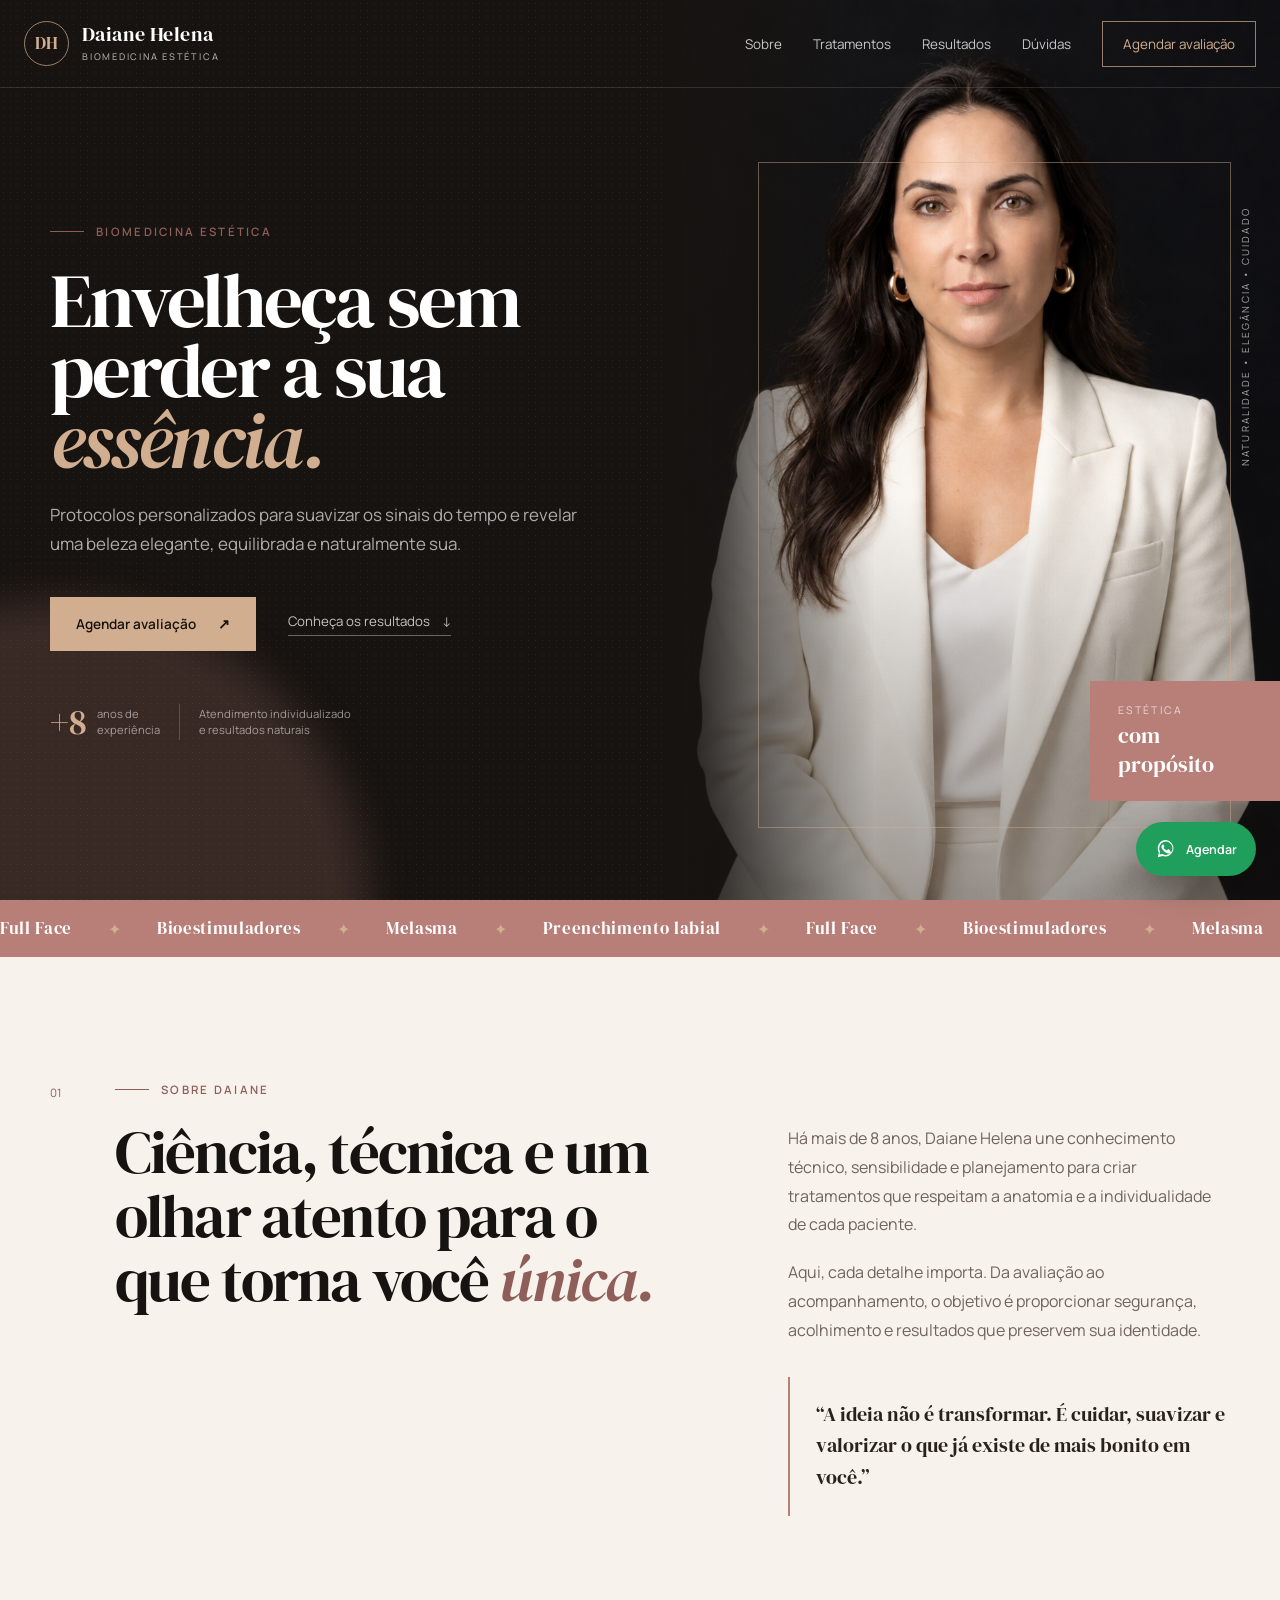
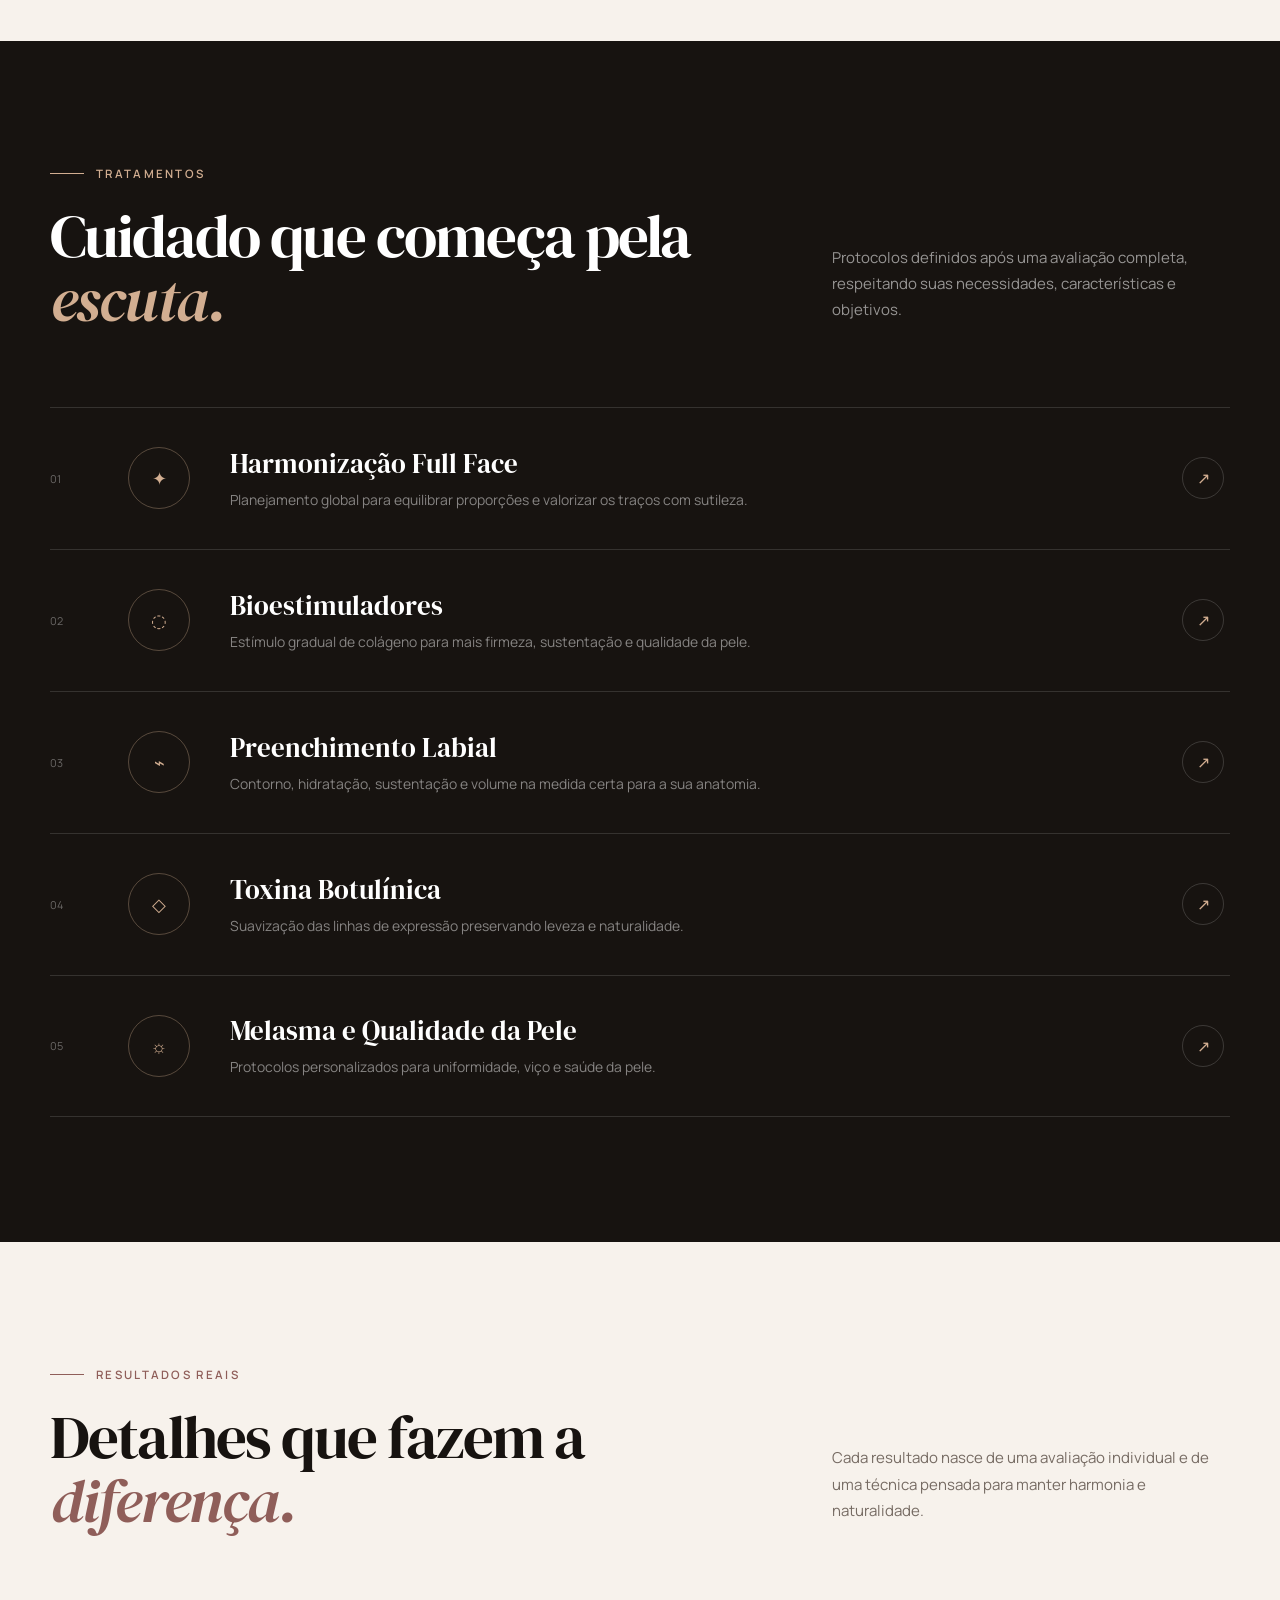
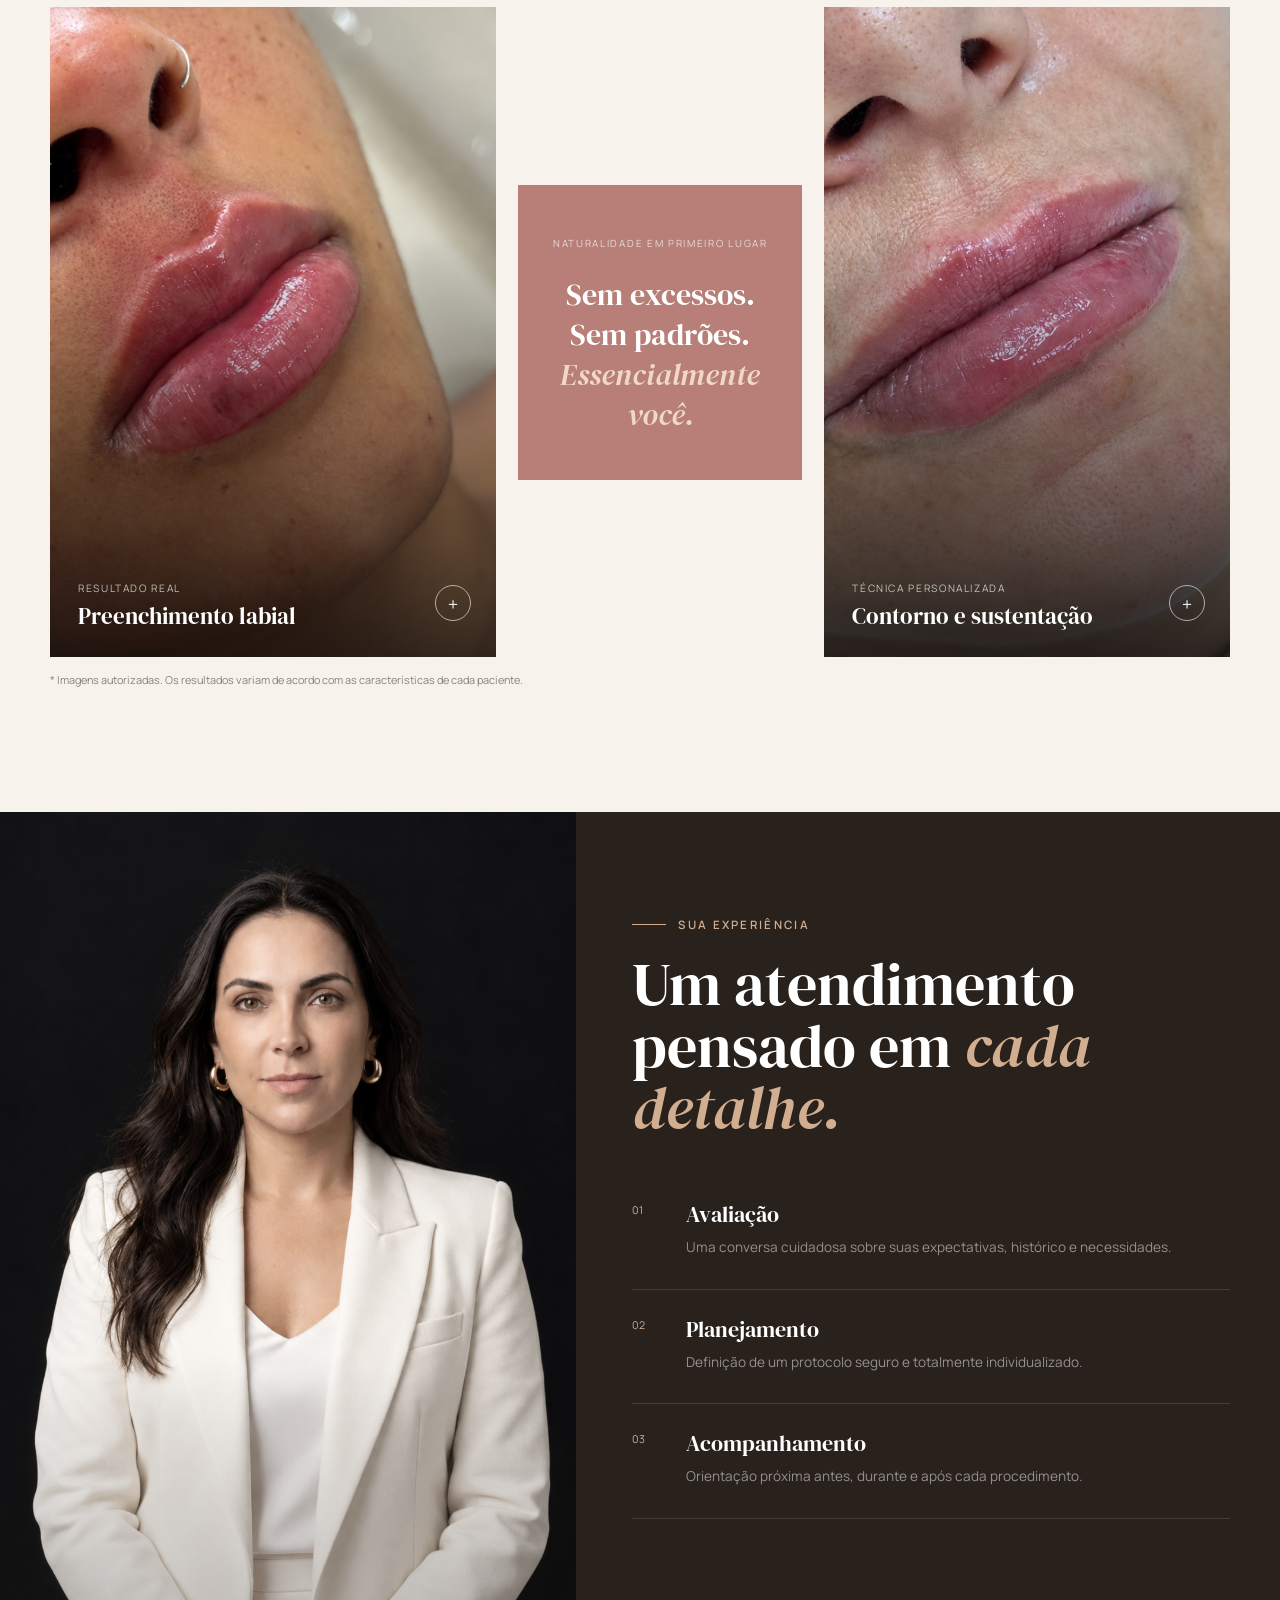
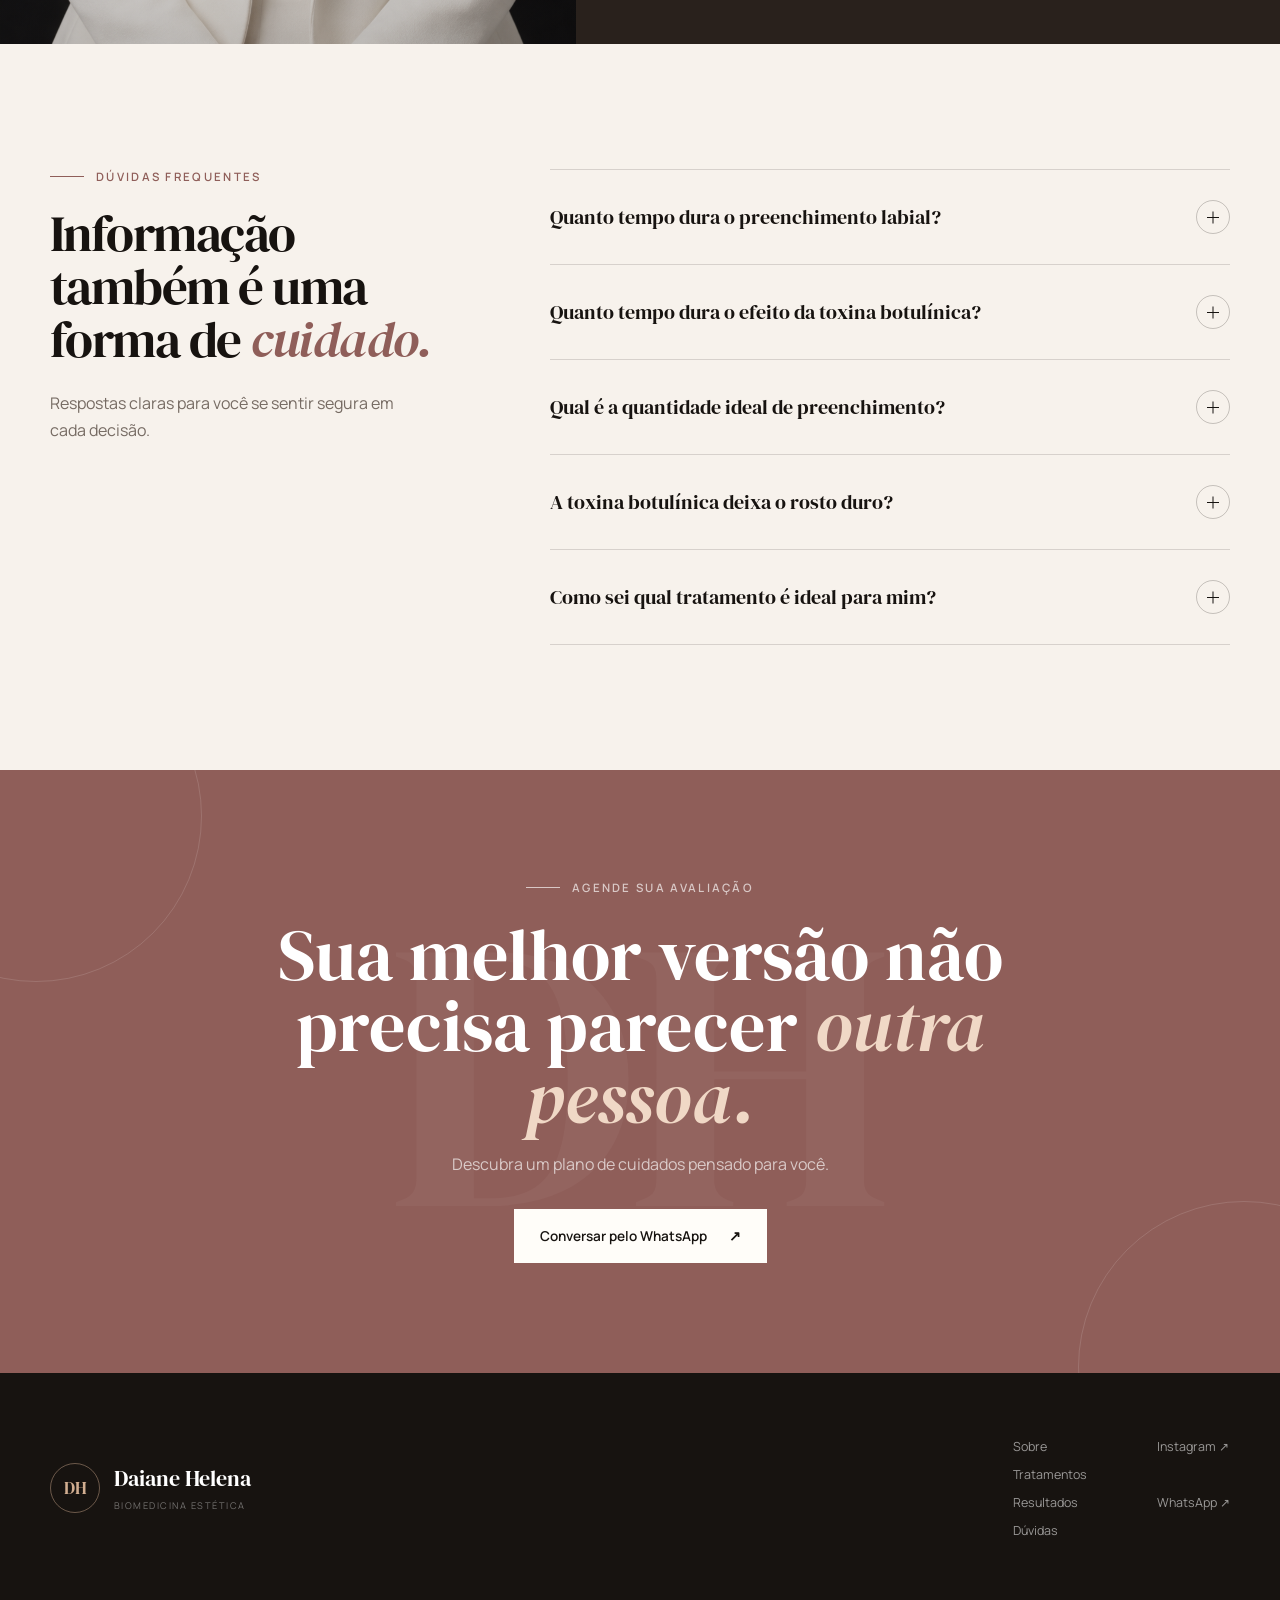
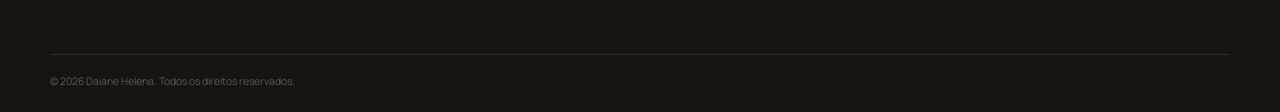
==== index.html @ ab6cf930 "primeiras alterações" ====
<!DOCTYPE html>
<html lang="pt-BR">

<head>
  <meta charset="UTF-8">
  <meta name="viewport" content="width=device-width, initial-scale=1.0">
  <meta name="description" content="Daiane Helena — Biomedicina Estética. Tratamentos individualizados para valorizar sua beleza com naturalidade.">
  <meta name="theme-color" content="#171310">
  <title>Daiane Helena | Biomedicina Estética</title>

  <link rel="preconnect" href="https://fonts.googleapis.com">

  <link rel="preconnect" href="https://fonts.gstatic.com" crossorigin>

  <link href="https://fonts.googleapis.com/css2?family=DM+Serif+Display:ital@0;1&family=Manrope:wght@400;500;600;700&display=swap" rel="stylesheet">
  <link rel="icon" type="image/svg+xml" href="data:image/svg+xml,%3Csvg xmlns='http://www.w3.org/2000/svg' viewBox='0 0 64 64'%3E%3Crect width='64' height='64' rx='16' fill='%23171310'/%3E%3Ctext x='32' y='41' text-anchor='middle' font-family='serif' font-size='28' fill='%23d2ae91'%3EDH%3C/text%3E%3C/svg%3E">
  <link rel="stylesheet" href="style.css">
</head>

<body>
  <div class="preloader" aria-hidden="true">
    <div class="preloader__mark">DH</div>
    <span></span>
  </div>

  <header class="header" id="header">
    <a href="#inicio" class="brand" aria-label="Daiane Helena - início">
      <span class="brand__monogram">DH</span>
      <span class="brand__text">Daiane Helena<small>Biomedicina Estética</small></span>
    </a>

    <button class="menu-toggle" aria-label="Abrir menu" aria-controls="main-nav" aria-expanded="false">
      <span></span><span></span>
    </button>

    <nav class="nav" id="main-nav" aria-label="Navegação principal">
      <a href="#sobre">Sobre</a>
      <a href="#tratamentos">Tratamentos</a>
      <a href="#resultados">Resultados</a>
      <a href="#duvidas">Dúvidas</a>
      <a class="nav__cta" href="https://wa.me/5535997666757?text=Olá%2C%20Daiane!%20Conheci%20seu%20trabalho%20pelo%20site%20e%20gostaria%20de%20agendar%20uma%20avaliação." target="_blank" rel="noopener">Agendar avaliação</a>
    </nav>
  </header>

  <main>
    <section class="hero" id="inicio">
      <div class="hero__glow" aria-hidden="true"></div>
      <div class="hero__content reveal">
        <p class="eyebrow"><span></span> Biomedicina estética</p>
        <h1>Envelheça sem perder a sua <em>essência.</em></h1>
        <p class="hero__lead">Protocolos personalizados para suavizar os sinais do tempo e revelar uma beleza elegante, equilibrada e naturalmente sua.</p>
        <div class="hero__actions">
          <a class="button button--primary" href="https://wa.me/5535997666757?text=Olá%2C%20Daiane!%20Gostaria%20de%20agendar%20uma%20avaliação." target="_blank" rel="noopener">Agendar avaliação <span>↗</span></a>
          <a class="text-link" href="#resultados">Conheça os resultados <span>↓</span></a>
        </div>
        <div class="hero__credentials">
          <div><strong>+8</strong><span>anos de<br>experiência</span></div>
          <div class="line"></div>
          <p>Atendimento individualizado<br>e resultados naturais</p>
        </div>
      </div>

      <div class="hero__visual reveal reveal--delay">
        <div class="hero__frame">
          <img src="assets/daiane-helena.png" alt="Daiane Helena, profissional de biomedicina estética">
          <span class="hero__line" aria-hidden="true"></span>
        </div>
        <div class="hero__badge">
          <span>Estética</span>
          <b>com propósito</b>
        </div>
        <p class="hero__vertical">Naturalidade • Elegância • Cuidado</p>
      </div>
    </section>

    <section class="marquee" aria-label="Especialidades">
      <div class="marquee__track">
        <span>Full Face</span><i>✦</i><span>Bioestimuladores</span><i>✦</i><span>Melasma</span><i>✦</i><span>Preenchimento labial</span><i>✦</i>
        <span>Full Face</span><i>✦</i><span>Bioestimuladores</span><i>✦</i><span>Melasma</span><i>✦</i><span>Preenchimento labial</span><i>✦</i>
      </div>
    </section>

    <section class="about section" id="sobre">
      <div class="section-number">01</div>
      <div class="about__intro reveal">
        <p class="eyebrow"><span></span> Sobre Daiane</p>
        <h2>Ciência, técnica e um olhar atento para o que torna você <em>única.</em></h2>
      </div>
      <div class="about__copy reveal">
        <p>Há mais de 8 anos, Daiane Helena une conhecimento técnico, sensibilidade e planejamento para criar tratamentos que respeitam a anatomia e a individualidade de cada paciente.</p>
        <p>Aqui, cada detalhe importa. Da avaliação ao acompanhamento, o objetivo é proporcionar segurança, acolhimento e resultados que preservem sua identidade.</p>
        <blockquote>“A ideia não é transformar. É cuidar, suavizar e valorizar o que já existe de mais bonito em você.”</blockquote>
      </div>
    </section>

    <section class="treatments section section--dark" id="tratamentos">
      <div class="section-heading reveal">
        <div>
          <p class="eyebrow eyebrow--light"><span></span> Tratamentos</p>
          <h2>Cuidado que começa pela <em>escuta.</em></h2>
        </div>
        <p>Protocolos definidos após uma avaliação completa, respeitando suas necessidades, características e objetivos.</p>
      </div>

      <div class="treatment-list">

        <a class="treatment reveal" href="especialidades/full-face.html" aria-label="Saiba mais sobre Harmonização Full Face">
          <span class="treatment__number">01</span>

          <div class="treatment__icon" aria-hidden="true">
            ✦
          </div>

          <div>
            <h3>Harmonização Full Face</h3>

            <p>
              Planejamento global para equilibrar proporções e valorizar
              os traços com sutileza.
            </p>
          </div>

          <span class="treatment__arrow">↗</span>
        </a>

        <a class="treatment reveal" href="especialidades/bioestimuladores.html" aria-label="Saiba mais sobre Bioestimuladores">
          <span class="treatment__number">02</span>

          <div class="treatment__icon" aria-hidden="true">
            ◌
          </div>

          <div>
            <h3>Bioestimuladores</h3>

            <p>
              Estímulo gradual de colágeno para mais firmeza,
              sustentação e qualidade da pele.
            </p>
          </div>

          <span class="treatment__arrow">↗</span>
        </a>

        <a class="treatment reveal" href="especialidades/preenchimento-labial.html" aria-label="Saiba mais sobre Preenchimento Labial">
          <span class="treatment__number">03</span>

          <div class="treatment__icon" aria-hidden="true">
            ⌁
          </div>

          <div>
            <h3>Preenchimento Labial</h3>

            <p>
              Contorno, hidratação, sustentação e volume na medida
              certa para a sua anatomia.
            </p>
          </div>

          <span class="treatment__arrow">↗</span>
        </a>

        <a class="treatment reveal" href="especialidades/toxina-botulinica.html" aria-label="Saiba mais sobre Toxina Botulínica">
          <span class="treatment__number">04</span>

          <div class="treatment__icon" aria-hidden="true">
            ◇
          </div>

          <div>
            <h3>Toxina Botulínica</h3>

            <p>
              Suavização das linhas de expressão preservando
              leveza e naturalidade.
            </p>
          </div>

          <span class="treatment__arrow">↗</span>
        </a>

        <a class="treatment reveal" href="especialidades/melasma.html" aria-label="Saiba mais sobre Melasma e Qualidade da Pele">
          <span class="treatment__number">05</span>

          <div class="treatment__icon" aria-hidden="true">
            ☼
          </div>

          <div>
            <h3>Melasma e Qualidade da Pele</h3>

            <p>
              Protocolos personalizados para uniformidade,
              viço e saúde da pele.
            </p>
          </div>

          <span class="treatment__arrow">↗</span>
        </a>

      </div>
    </section>

    <section class="results section" id="resultados">
      <div class="results__heading reveal">
        <div>
          <p class="eyebrow"><span></span> Resultados reais</p>
          <h2>Detalhes que fazem a <em>diferença.</em></h2>
        </div>
        <p>Cada resultado nasce de uma avaliação individual e de uma técnica pensada para manter harmonia e naturalidade.</p>
      </div>

      <div class="results__gallery">
        <button class="result-card result-card--tall reveal" data-image="assets/resultado-labial-01.png" aria-label="Ampliar resultado de preenchimento labial 1">
          <img src="assets/resultado-labial-01.png" alt="Resultado real de preenchimento labial">
          <span class="result-card__overlay"><small>Resultado real</small><strong>Preenchimento labial</strong><i>＋</i></span>
        </button>
        <div class="results__statement reveal">
          <span>Naturalidade em primeiro lugar</span>
          <p>Sem excessos.<br>Sem padrões.<br><em>Essencialmente você.</em></p>
        </div>
        <button class="result-card reveal" data-image="assets/resultado-labial-02.png" aria-label="Ampliar resultado de preenchimento labial 2">
          <img src="assets/resultado-labial-02.png" alt="Resultado natural de preenchimento e sustentação labial">
          <span class="result-card__overlay"><small>Técnica personalizada</small><strong>Contorno e sustentação</strong><i>＋</i></span>
        </button>
      </div>
      <p class="results__note">* Imagens autorizadas. Os resultados variam de acordo com as características de cada paciente.</p>
    </section>

    <section class="experience">
      <div class="experience__image" role="img" aria-label="Retrato de Daiane Helena"></div>
      <div class="experience__content reveal">
        <p class="eyebrow eyebrow--light"><span></span> Sua experiência</p>
        <h2>Um atendimento pensado em <em>cada detalhe.</em></h2>
        <div class="steps">
          <div><span>01</span>
            <h3>Avaliação</h3>
            <p>Uma conversa cuidadosa sobre suas expectativas, histórico e necessidades.</p>
          </div>
          <div><span>02</span>
            <h3>Planejamento</h3>
            <p>Definição de um protocolo seguro e totalmente individualizado.</p>
          </div>
          <div><span>03</span>
            <h3>Acompanhamento</h3>
            <p>Orientação próxima antes, durante e após cada procedimento.</p>
          </div>
        </div>
      </div>
    </section>

    <section class="faq section" id="duvidas">
      <div class="faq__heading reveal">
        <p class="eyebrow"><span></span> Dúvidas frequentes</p>
        <h2>Informação também é uma forma de <em>cuidado.</em></h2>
        <p>Respostas claras para você se sentir segura em cada decisão.</p>
      </div>

      <div class="faq__list reveal">
        <article class="faq-item">
          <button aria-expanded="false"><span>Quanto tempo dura o preenchimento labial?</span><i></i></button>
          <div class="faq-answer">
            <p>Em média, de 8 a 12 meses. A duração pode variar conforme o metabolismo, o produto utilizado e os hábitos de cada paciente.</p>
          </div>
        </article>
        <article class="faq-item">
          <button aria-expanded="false"><span>Quanto tempo dura o efeito da toxina botulínica?</span><i></i></button>
          <div class="faq-answer">
            <p>Em média, de 3 a 6 meses. A durabilidade depende do metabolismo, da força muscular e dos hábitos da paciente. Por isso, cada plano é individualizado.</p>
          </div>
        </article>
        <article class="faq-item">
          <button aria-expanded="false"><span>Qual é a quantidade ideal de preenchimento?</span><i></i></button>
          <div class="faq-answer">
            <p>Depende da anatomia e do objetivo. Nem todo mundo precisa de muito volume — a naturalidade é sempre prioridade.</p>
          </div>
        </article>
        <article class="faq-item">
          <button aria-expanded="false"><span>A toxina botulínica deixa o rosto duro?</span><i></i></button>
          <div class="faq-answer">
            <p>Não. Quando bem aplicada, ela relaxa a musculatura responsável pelas rugas. A proposta não é “travar” o rosto, mas suavizar mantendo a naturalidade.</p>
          </div>
        </article>
        <article class="faq-item">
          <button aria-expanded="false"><span>Como sei qual tratamento é ideal para mim?</span><i></i></button>
          <div class="faq-answer">
            <p>Na avaliação, suas características, queixas e objetivos são analisados para definir um plano de tratamento seguro e personalizado.</p>
          </div>
        </article>
      </div>
    </section>

    <section class="final-cta">
      <div class="final-cta__ornament" aria-hidden="true">DH</div>
      <div class="final-cta__content reveal">
        <p class="eyebrow eyebrow--light"><span></span> Agende sua avaliação</p>
        <h2>Sua melhor versão não precisa parecer <em>outra pessoa.</em></h2>
        <p>Descubra um plano de cuidados pensado para você.</p>
        <a class="button button--light" href="https://wa.me/5535997666757?text=Olá%2C%20Daiane!%20Conheci%20seu%20trabalho%20pelo%20site%20e%20gostaria%20de%20agendar%20uma%20avaliação." target="_blank" rel="noopener">Conversar pelo WhatsApp <span>↗</span></a>
      </div>
    </section>
  </main>

  <footer class="footer">
    <div class="footer__brand"><span>DH</span>
      <p>Daiane Helena<small>Biomedicina Estética</small></p>
    </div>
    <div class="footer__links">
      <a href="#sobre">Sobre</a><a href="#tratamentos">Tratamentos</a><a href="#resultados">Resultados</a><a href="#duvidas">Dúvidas</a>
    </div>
    <div class="footer__social">
      <a href="https://www.instagram.com/daianehelenabiomedicaesteta/" target="_blank" rel="noopener">Instagram ↗</a>
      <a href="https://wa.me/5535997666757" target="_blank" rel="noopener">WhatsApp ↗</a>
    </div>
    <p class="footer__bottom">© <span id="year"></span> Daiane Helena. Todos os direitos reservados.</p>
  </footer>

  <a class="whatsapp-float" href="https://wa.me/5535997666757?text=Olá%2C%20Daiane!%20Gostaria%20de%20agendar%20uma%20avaliação." target="_blank" rel="noopener" aria-label="Agendar avaliação pelo WhatsApp">
    <svg viewBox="0 0 32 32" aria-hidden="true">
      <path d="M16 3a12 12 0 0 0-10.3 18.2L4 28l7-1.7A12 12 0 1 0 16 3Zm0 21.7c-1.8 0-3.5-.5-5-1.4l-.4-.2-4.1 1 1.1-4-.3-.4A9.7 9.7 0 1 1 16 24.7Zm5.3-7.3c-.3-.1-1.7-.8-2-.9-.3-.1-.5-.1-.7.2-.2.3-.8.9-1 1.1-.2.2-.4.2-.7.1-1.8-.9-3-1.6-4.2-3.7-.3-.6.3-.6.9-1.3.1-.2.1-.4 0-.6l-.9-2.2c-.2-.5-.5-.5-.7-.5h-.6c-.2 0-.6.1-.9.4-.3.3-1.2 1.2-1.2 2.9s1.3 3.4 1.4 3.6c.2.2 2.5 3.8 6 5.3.8.4 1.5.6 2 .7.8.3 1.6.2 2.2.1.7-.1 1.7-.7 1.9-1.3.2-.6.2-1.2.2-1.3-.1-.1-.3-.2-.6-.3Z" />
    </svg>
    <span>Agendar</span>
  </a>

  <div class="lightbox" role="dialog" aria-modal="true" aria-label="Visualização ampliada do resultado" aria-hidden="true">
    <button class="lightbox__close" aria-label="Fechar imagem">×</button>
    <img src="" alt="Resultado ampliado">
  </div>

  <script src="script.js"></script>
</body>

</html>
---- style.css ----
:root {
  --ink: #171310;
  --ink-soft: #29211c;
  --ivory: #f7f2ec;
  --paper: #fffdf9;
  --rose: #b77f78;
  --rose-dark: #8f5e59;
  --gold: #d2ae91;
  --line: rgba(23, 19, 16, 0.14);

  --font-display: "DM Serif Display", Georgia, serif;
  --font-body: "Manrope", Arial, sans-serif;

  --container: min(1180px, calc(100% - 48px));
}

* {
  box-sizing: border-box;
  margin: 0;
  padding: 0;
}
html {
  scroll-behavior: smooth;
  scroll-padding-top: 88px;
}
body {
  background: var(--ivory);
  color: var(--ink);
  font-family: var(--font-body);
  overflow-x: hidden;
}
body.menu-open,
body.lightbox-open {
  overflow: hidden;
}
img {
  display: block;
  width: 100%;
}
a {
  color: inherit;
  text-decoration: none;
}
button {
  font: inherit;
}

.preloader {
  position: fixed;
  inset: 0;
  z-index: 9999;
  display: grid;
  place-content: center;
  gap: 22px;
  background: var(--ink);
  color: var(--gold);
  transition:
    opacity 0.45s ease,
    visibility 0.45s ease;
}
.preloader.hide {
  opacity: 0;
  visibility: hidden;
}
.preloader__mark {
  font-family: var(--font-display);
  font-size: 3.4rem;
  letter-spacing: 0.08em;
}
.preloader span {
  width: 70px;
  height: 1px;
  background: rgba(255, 255, 255, 0.15);
  position: relative;
  overflow: hidden;
}
.preloader span::after {
  content: "";
  position: absolute;
  inset: 0;
  background: var(--gold);
  transform: translateX(-100%);
  animation: loading 0.65s ease forwards;
}
@keyframes loading {
  to {
    transform: translateX(0);
  }
}

.header {
  position: fixed;
  z-index: 1000;
  top: 0;
  left: 0;
  width: 100%;
  height: 88px;
  padding: 0 max(24px, calc((100vw - 1320px) / 2));
  display: flex;
  align-items: center;
  justify-content: space-between;
  color: #fff;
  border-bottom: 1px solid rgba(255, 255, 255, 0.12);
  transition:
    background 0.35s,
    height 0.35s,
    box-shadow 0.35s;
}
.header.scrolled {
  height: 76px;
  background: rgba(23, 19, 16, 0.96);
  box-shadow: 0 10px 35px rgba(0, 0, 0, 0.13);
  backdrop-filter: blur(16px);
}
.brand {
  display: flex;
  align-items: center;
  gap: 13px;
  z-index: 3;
}
.brand__monogram {
  width: 45px;
  height: 45px;
  display: grid;
  place-items: center;
  border: 1px solid rgba(210, 174, 145, 0.7);
  border-radius: 50%;
  font: 1.05rem var(--font-display);
  color: var(--gold);
}
.brand__text {
  font: 1.28rem var(--font-display);
  letter-spacing: 0.02em;
  line-height: 1;
}
.brand__text small {
  display: block;
  margin-top: 5px;
  font: 500 0.58rem var(--font-body);
  letter-spacing: 0.19em;
  text-transform: uppercase;
  color: rgba(255, 255, 255, 0.62);
}
.nav {
  display: flex;
  align-items: center;
  gap: 31px;
  font-size: 0.84rem;
}
.nav a:not(.nav__cta) {
  color: rgba(255, 255, 255, 0.76);
  transition: color 0.25s;
}
.nav a:not(.nav__cta):hover {
  color: #fff;
}
.nav__cta {
  padding: 13px 20px;
  border: 1px solid rgba(210, 174, 145, 0.7);
  color: var(--gold);
  transition: 0.25s;
}
.nav__cta:hover {
  background: var(--gold);
  color: var(--ink);
}
.menu-toggle {
  display: none;
  width: 45px;
  height: 45px;
  border: 0;
  background: transparent;
  position: relative;
  z-index: 3;
  cursor: pointer;
}
.menu-toggle span {
  position: absolute;
  left: 9px;
  width: 28px;
  height: 1px;
  background: #fff;
  transition: 0.3s;
}
.menu-toggle span:first-child {
  top: 18px;
}
.menu-toggle span:last-child {
  top: 27px;
}

.hero {
  min-height: 780px;
  height: 100svh;
  max-height: 980px;
  display: grid;
  grid-template-columns: 1.04fr 0.96fr;
  position: relative;
  overflow: hidden;
  color: #fff;
  background: var(--ink);
}
.hero::before {
  content: "";
  position: absolute;
  inset: 0;
  opacity: 0.15;
  background-image: radial-gradient(
    rgba(255, 255, 255, 0.55) 0.5px,
    transparent 0.5px
  );
  background-size: 7px 7px;
  pointer-events: none;
}
.hero__glow {
  position: absolute;
  width: 630px;
  height: 630px;
  left: -260px;
  bottom: -330px;
  border-radius: 50%;
  background: rgba(183, 127, 120, 0.21);
  filter: blur(20px);
}
.hero__content {
  width: min(650px, calc(100% - 64px));
  margin: auto 0 auto max(36px, calc((100vw - 1180px) / 2));
  padding-top: 70px;
  position: relative;
  z-index: 2;
}
.eyebrow {
  display: flex;
  align-items: center;
  gap: 12px;
  font-size: 0.72rem;
  font-weight: 600;
  letter-spacing: 0.2em;
  text-transform: uppercase;
  color: var(--rose-dark);
}
.eyebrow span {
  width: 34px;
  height: 1px;
  background: currentColor;
}
.eyebrow--light {
  color: var(--gold);
}
.hero h1 {
  max-width: 670px;
  margin: 27px 0 24px;
  font: clamp(3.8rem, 6vw, 7.4rem)/0.91 var(--font-display);
  letter-spacing: -0.035em;
}
h1 em,
h2 em {
  color: var(--gold);
  font-weight: 400;
}
.hero__lead {
  max-width: 540px;
  font-size: 1.06rem;
  line-height: 1.75;
  color: rgba(255, 255, 255, 0.65);
}
.hero__actions {
  display: flex;
  align-items: center;
  gap: 32px;
  margin-top: 38px;
}
.button {
  display: inline-flex;
  justify-content: center;
  align-items: center;
  gap: 22px;
  min-height: 54px;
  padding: 0 25px;
  border: 1px solid transparent;
  font-size: 0.85rem;
  font-weight: 600;
  transition:
    transform 0.25s,
    background 0.25s,
    color 0.25s;
}
.button:hover {
  transform: translateY(-3px);
}
.button--primary {
  color: var(--ink);
  background: var(--gold);
}
.button--primary:hover {
  background: #e2c5ad;
}
.button--light {
  background: var(--paper);
  color: var(--ink);
}
.text-link {
  display: inline-flex;
  gap: 12px;
  align-items: center;
  padding-bottom: 5px;
  border-bottom: 1px solid rgba(255, 255, 255, 0.35);
  font-size: 0.83rem;
  color: rgba(255, 255, 255, 0.75);
}
.hero__credentials {
  display: flex;
  align-items: center;
  gap: 19px;
  margin-top: 47px;
}
.hero__credentials div:first-child {
  display: flex;
  align-items: center;
  gap: 10px;
}
.hero__credentials strong {
  font: 2.2rem var(--font-display);
  color: var(--gold);
}
.hero__credentials span,
.hero__credentials p {
  font-size: 0.7rem;
  line-height: 1.45;
  color: rgba(255, 255, 255, 0.54);
}
.hero__credentials .line {
  width: 1px;
  height: 36px;
  background: rgba(255, 255, 255, 0.18);
}
.hero__visual {
  position: relative;
  height: 100%;
  min-width: 0;
}
.hero__frame {
  position: absolute;
  inset: 0;
  overflow: hidden;
  background: #131313;
}
.hero__frame::after {
  content: "";
  position: absolute;
  inset: 0;
  background:
    linear-gradient(90deg, var(--ink) 0%, transparent 34%),
    linear-gradient(0deg, rgba(23, 19, 16, 0.4), transparent 45%);
}
.hero__frame img {
  height: 100%;
  object-fit: cover;
  object-position: center 20%;
}
.hero__line {
  position: absolute;
  z-index: 2;
  inset: 18% 8% 8% 15%;
  border: 1px solid rgba(210, 174, 145, 0.45);
  pointer-events: none;
}
.hero__badge {
  position: absolute;
  z-index: 3;
  right: 0;
  bottom: 11%;
  width: 190px;
  padding: 22px 28px;
  background: var(--rose);
  color: #fff;
}
.hero__badge span {
  display: block;
  font-size: 0.66rem;
  text-transform: uppercase;
  letter-spacing: 0.2em;
  opacity: 0.7;
}
.hero__badge b {
  display: block;
  margin-top: 4px;
  font: 1.35rem var(--font-display);
}
.hero__vertical {
  position: absolute;
  z-index: 3;
  right: 28px;
  top: 23%;
  writing-mode: vertical-rl;
  transform: rotate(180deg);
  font-size: 0.62rem;
  letter-spacing: 0.22em;
  text-transform: uppercase;
  color: rgba(255, 255, 255, 0.62);
}

.marquee {
  padding: 17px 0;
  overflow: hidden;
  background: var(--rose);
  color: #fff;
}
.marquee__track {
  width: max-content;
  display: flex;
  gap: 36px;
  align-items: center;
  animation: marquee 28s linear infinite;
}
.marquee span {
  font: 1.05rem var(--font-display);
  letter-spacing: 0.04em;
}
.marquee i {
  color: var(--gold);
  font-style: normal;
}
@keyframes marquee {
  to {
    transform: translateX(-50%);
  }
}

.section {
  width: var(--container);
  margin-inline: auto;
  padding-block: 125px;
  position: relative;
}
.section-number {
  position: absolute;
  top: 128px;
  left: 0;
  font: 0.72rem var(--font-body);
  color: var(--rose-dark);
}
.about {
  display: grid;
  grid-template-columns: 1.12fr 0.88fr;
  gap: 10%;
  padding-left: 65px;
}
.about h2,
.section-heading h2,
.results__heading h2,
.faq__heading h2 {
  margin-top: 23px;
  font: clamp(2.65rem, 4.8vw, 5.1rem)/1.04 var(--font-display);
  letter-spacing: -0.03em;
}
.about h2 em,
.results__heading h2 em,
.faq__heading h2 em {
  color: var(--rose-dark);
}
.about__copy {
  padding-top: 42px;
}
.about__copy > p {
  margin-bottom: 19px;
  font-size: 1rem;
  line-height: 1.8;
  color: #6f645d;
}
.about blockquote {
  margin-top: 32px;
  padding: 22px 0 22px 26px;
  border-left: 2px solid var(--rose);
  font: 1.28rem/1.55 var(--font-display);
  color: var(--ink-soft);
}

.section--dark {
  width: 100%;
  max-width: none;
  padding-inline: max(24px, calc((100vw - 1180px) / 2));
  background: var(--ink);
  color: #fff;
}
.section-heading,
.results__heading {
  display: grid;
  grid-template-columns: 1.25fr 0.75fr;
  gap: 10%;
  align-items: end;
  margin-bottom: 75px;
}
.section-heading > p,
.results__heading > p {
  padding-bottom: 8px;
  font-size: 0.94rem;
  line-height: 1.75;
  color: rgba(255, 255, 255, 0.55);
}
.treatment {
  min-height: 142px;
  display: grid;
  grid-template-columns: 56px 80px 1fr 48px;
  gap: 22px;
  align-items: center;
  border-top: 1px solid rgba(255, 255, 255, 0.13);
  transition:
    background 0.3s,
    padding 0.3s;
}
.treatment:last-child {
  border-bottom: 1px solid rgba(255, 255, 255, 0.13);
}
.treatment:hover {
  padding-inline: 20px;
  background: rgba(255, 255, 255, 0.035);
}
.treatment__number {
  font-size: 0.68rem;
  color: rgba(255, 255, 255, 0.36);
}
.treatment__icon {
  width: 62px;
  height: 62px;
  display: grid;
  place-items: center;
  border: 1px solid rgba(210, 174, 145, 0.35);
  border-radius: 50%;
  color: var(--gold);
  font-size: 1.15rem;
}
.treatment h3 {
  margin-bottom: 7px;
  font: 1.7rem var(--font-display);
}
.treatment p {
  font-size: 0.87rem;
  line-height: 1.6;
  color: rgba(255, 255, 255, 0.48);
}
.treatment__arrow {
  width: 42px;
  height: 42px;
  display: grid;
  place-items: center;
  border: 1px solid rgba(255, 255, 255, 0.16);
  border-radius: 50%;
  color: var(--gold);
}

.results__heading > p {
  color: #766b63;
}
.results__gallery {
  display: grid;
  grid-template-columns: 1.1fr 0.7fr 1fr;
  gap: 22px;
  align-items: stretch;
}
.result-card {
  position: relative;
  min-height: 500px;
  border: 0;
  overflow: hidden;
  cursor: zoom-in;
  background: #ddd;
  text-align: left;
}
.result-card--tall {
  min-height: 650px;
}
.result-card img {
  height: 100%;
  object-fit: cover;
  transition: transform 0.8s cubic-bezier(0.2, 0.8, 0.2, 1);
}
.result-card:hover img {
  transform: scale(1.045);
}
.result-card::after {
  content: "";
  position: absolute;
  inset: 35% 0 0;
  background: linear-gradient(transparent, rgba(18, 13, 11, 0.82));
}
.result-card__overlay {
  position: absolute;
  z-index: 2;
  left: 28px;
  right: 25px;
  bottom: 25px;
  color: #fff;
}
.result-card__overlay small {
  display: block;
  margin-bottom: 5px;
  font-size: 0.64rem;
  letter-spacing: 0.16em;
  text-transform: uppercase;
  opacity: 0.7;
}
.result-card__overlay strong {
  font: 1.42rem var(--font-display);
}
.result-card__overlay i {
  float: right;
  width: 36px;
  height: 36px;
  display: grid;
  place-items: center;
  margin-top: -15px;
  border: 1px solid rgba(255, 255, 255, 0.6);
  border-radius: 50%;
  font-style: normal;
}
.results__statement {
  align-self: center;
  padding: 45px 30px;
  text-align: center;
  background: var(--rose);
  color: #fff;
}
.results__statement span {
  font-size: 0.62rem;
  letter-spacing: 0.17em;
  text-transform: uppercase;
  opacity: 0.7;
}
.results__statement p {
  margin-top: 23px;
  font: 1.85rem/1.35 var(--font-display);
}
.results__statement em {
  color: #f0d8c6;
}
.results__note {
  margin-top: 15px;
  font-size: 0.68rem;
  color: #8b8179;
}

.experience {
  min-height: 760px;
  display: grid;
  grid-template-columns: 0.9fr 1.1fr;
  background: var(--ink-soft);
  color: #fff;
}
.experience__image {
  min-height: 650px;
  background:
    linear-gradient(0deg, rgba(23, 19, 16, 0.25), transparent 35%),
    url("assets/daiane-helena.png") center 18% / cover no-repeat;
  filter: saturate(0.82);
}
.experience__content {
  padding: 105px max(45px, calc((100vw - 1180px) / 2));
  padding-left: 8%;
}
.experience h2 {
  max-width: 600px;
  margin: 22px 0 55px;
  font: clamp(2.75rem, 4.7vw, 5rem)/1.03 var(--font-display);
}
.steps > div {
  position: relative;
  padding: 5px 0 30px 54px;
  margin-bottom: 20px;
  border-bottom: 1px solid rgba(255, 255, 255, 0.12);
}
.steps span {
  position: absolute;
  left: 0;
  top: 8px;
  font-size: 0.67rem;
  color: var(--gold);
}
.steps h3 {
  margin-bottom: 7px;
  font: 1.35rem var(--font-display);
}
.steps p {
  max-width: 510px;
  font-size: 0.85rem;
  line-height: 1.65;
  color: rgba(255, 255, 255, 0.5);
}

.faq {
  display: grid;
  grid-template-columns: 0.72fr 1.28fr;
  gap: 10%;
}
.faq__heading {
  position: sticky;
  top: 120px;
  align-self: start;
}
.faq__heading h2 {
  font-size: clamp(2.55rem, 4vw, 4.4rem);
}
.faq__heading > p:last-child {
  margin-top: 24px;
  line-height: 1.7;
  color: #766b63;
}
.faq-item {
  border-top: 1px solid var(--line);
}
.faq-item:last-child {
  border-bottom: 1px solid var(--line);
}
.faq-item button {
  width: 100%;
  min-height: 94px;
  display: flex;
  justify-content: space-between;
  align-items: center;
  gap: 20px;
  padding: 20px 0;
  border: 0;
  background: none;
  color: var(--ink);
  text-align: left;
  cursor: pointer;
  font: 1.27rem var(--font-display);
}
.faq-item i {
  flex: 0 0 34px;
  width: 34px;
  height: 34px;
  position: relative;
  border: 1px solid rgba(23, 19, 16, 0.22);
  border-radius: 50%;
}
.faq-item i::before,
.faq-item i::after {
  content: "";
  position: absolute;
  left: 10px;
  top: 16px;
  width: 12px;
  height: 1px;
  background: var(--ink);
  transition: transform 0.3s;
}
.faq-item i::after {
  transform: rotate(90deg);
}
.faq-item.open i::after {
  transform: rotate(0);
}
.faq-answer {
  display: grid;
  grid-template-rows: 0fr;
  transition: grid-template-rows 0.4s ease;
}
.faq-answer p {
  overflow: hidden;
  padding-right: 55px;
  font-size: 0.92rem;
  line-height: 1.7;
  color: #726760;
}
.faq-item.open .faq-answer {
  grid-template-rows: 1fr;
}
.faq-item.open .faq-answer p {
  padding-bottom: 28px;
}

.final-cta {
  min-height: 590px;
  padding: 110px 24px;
  display: grid;
  place-items: center;
  position: relative;
  overflow: hidden;
  text-align: center;
  color: #fff;
  background: var(--rose-dark);
}
.final-cta::before,
.final-cta::after {
  content: "";
  position: absolute;
  width: 330px;
  height: 330px;
  border: 1px solid rgba(255, 255, 255, 0.13);
  border-radius: 50%;
}
.final-cta::before {
  left: -130px;
  top: -120px;
}
.final-cta::after {
  right: -130px;
  bottom: -160px;
}
.final-cta__ornament {
  position: absolute;
  font: 24rem var(--font-display);
  color: rgba(255, 255, 255, 0.035);
  pointer-events: none;
}
.final-cta__content {
  position: relative;
  z-index: 2;
  display: flex;
  flex-direction: column;
  align-items: center;
}
.final-cta h2 {
  max-width: 820px;
  margin: 25px auto 18px;
  font: clamp(3rem, 5.6vw, 6rem)/1 var(--font-display);
}
.final-cta h2 em {
  color: #f0d8c6;
}
.final-cta__content > p {
  color: rgba(255, 255, 255, 0.66);
}
.final-cta .button {
  margin-top: 34px;
}

.footer {
  display: grid;
  grid-template-columns: 1fr auto auto;
  gap: 70px;
  padding: 65px max(24px, calc((100vw - 1180px) / 2)) 24px;
  background: var(--ink);
  color: #fff;
}
.footer__brand {
  display: flex;
  gap: 14px;
  align-items: center;
}
.footer__brand > span {
  width: 50px;
  height: 50px;
  display: grid;
  place-items: center;
  border: 1px solid rgba(210, 174, 145, 0.45);
  border-radius: 50%;
  font: 1.08rem var(--font-display);
  color: var(--gold);
}
.footer__brand p {
  font: 1.35rem var(--font-display);
}
.footer__brand small {
  display: block;
  margin-top: 6px;
  font: 0.58rem var(--font-body);
  letter-spacing: 0.16em;
  text-transform: uppercase;
  color: rgba(255, 255, 255, 0.4);
}
.footer__links,
.footer__social {
  display: grid;
  gap: 11px;
  font-size: 0.78rem;
  color: rgba(255, 255, 255, 0.56);
}
.footer__links a:hover,
.footer__social a:hover {
  color: var(--gold);
}
.footer__bottom {
  grid-column: 1 / -1;
  margin-top: 45px;
  padding-top: 19px;
  border-top: 1px solid rgba(255, 255, 255, 0.1);
  font-size: 0.65rem;
  color: rgba(255, 255, 255, 0.3);
}

.whatsapp-float {
  position: fixed;
  z-index: 950;
  right: 24px;
  bottom: 24px;
  height: 54px;
  padding: 0 19px;
  display: flex;
  align-items: center;
  gap: 9px;
  border-radius: 30px;
  background: #1f9e5c;
  color: #fff;
  box-shadow: 0 12px 35px rgba(0, 0, 0, 0.2);
  font-size: 0.78rem;
  font-weight: 600;
  transition: transform 0.25s;
}
.whatsapp-float:hover {
  transform: translateY(-4px);
}
.whatsapp-float svg {
  width: 22px;
  fill: currentColor;
}
.lightbox {
  position: fixed;
  z-index: 2000;
  inset: 0;
  padding: 4vh 5vw;
  display: grid;
  place-items: center;
  background: rgba(10, 8, 7, 0.93);
  opacity: 0;
  visibility: hidden;
  transition: 0.3s;
}
.lightbox.open {
  opacity: 1;
  visibility: visible;
}
.lightbox img {
  width: auto;
  max-width: 92vw;
  height: auto;
  max-height: 92vh;
  object-fit: contain;
}
.lightbox__close {
  position: absolute;
  right: 24px;
  top: 20px;
  width: 48px;
  height: 48px;
  border: 1px solid rgba(255, 255, 255, 0.4);
  border-radius: 50%;
  background: transparent;
  color: #fff;
  font-size: 2rem;
  cursor: pointer;
}

.reveal {
  opacity: 0;
  transform: translateY(32px);
  transition:
    opacity 0.8s ease,
    transform 0.8s cubic-bezier(0.2, 0.7, 0.2, 1);
}
.reveal--delay {
  transition-delay: 0.12s;
}
.reveal.visible {
  opacity: 1;
  transform: translateY(0);
}

@media (max-width: 980px) {
  :root {
    --container: min(100% - 40px, 760px);
  }
  .menu-toggle {
    display: block;
  }
  .menu-toggle.active span:first-child {
    top: 22px;
    transform: rotate(45deg);
  }
  .menu-toggle.active span:last-child {
    top: 22px;
    transform: rotate(-45deg);
  }
  .nav {
    position: fixed;
    inset: 0 0 auto;
    min-height: 100svh;
    padding: 130px 28px 45px;
    display: flex;
    flex-direction: column;
    align-items: flex-start;
    gap: 0;
    background: var(--ink);
    transform: translateY(-105%);
    opacity: 0;
    visibility: hidden;
    transition: 0.45s cubic-bezier(0.7, 0, 0.2, 1);
  }
  .nav.open {
    transform: translateY(0);
    opacity: 1;
    visibility: visible;
  }
  .nav a:not(.nav__cta) {
    width: 100%;
    padding: 17px 0;
    border-bottom: 1px solid rgba(255, 255, 255, 0.1);
    font: 2rem var(--font-display);
    color: #fff;
  }
  .nav__cta {
    margin-top: 28px;
  }
  .hero {
    height: auto;
    min-height: 100svh;
    grid-template-columns: 1fr;
  }
  .hero__content {
    width: var(--container);
    margin: 0 auto;
    padding: 160px 0 70px;
  }
  .hero__visual {
    min-height: 690px;
  }
  .hero__frame::after {
    background: linear-gradient(0deg, rgba(23, 19, 16, 0.55), transparent 55%);
  }
  .hero__frame img {
    object-position: center top;
  }
  .about {
    grid-template-columns: 1fr;
    padding-left: 55px;
    gap: 20px;
  }
  .about__copy {
    padding-top: 0;
  }
  .section-heading,
  .results__heading {
    grid-template-columns: 1fr;
    gap: 25px;
  }
  .results__gallery {
    grid-template-columns: 1fr 1fr;
  }
  .results__statement {
    grid-row: 2;
    grid-column: 1 / -1;
  }
  .experience {
    grid-template-columns: 1fr;
  }
  .experience__image {
    min-height: 750px;
  }
  .experience__content {
    padding: 90px max(24px, calc((100vw - 760px) / 2));
  }
  .faq {
    grid-template-columns: 1fr;
    gap: 55px;
  }
  .faq__heading {
    position: static;
  }
}

@media (max-width: 640px) {
  :root {
    --container: calc(100% - 32px);
  }
  .header {
    height: 74px;
    padding-inline: 16px;
  }
  .header.scrolled {
    height: 68px;
  }
  .brand__monogram {
    width: 40px;
    height: 40px;
  }
  .brand__text {
    font-size: 1.08rem;
  }
  .brand__text small {
    font-size: 0.49rem;
  }
  .hero__content {
    padding-top: 132px;
    padding-bottom: 52px;
  }
  .hero h1 {
    margin-top: 22px;
    font-size: clamp(3.3rem, 15vw, 5rem);
  }
  .hero__lead {
    font-size: 0.95rem;
  }
  .hero__actions {
    align-items: flex-start;
    flex-direction: column;
    gap: 20px;
  }
  .hero__credentials {
    margin-top: 40px;
  }
  .hero__visual {
    min-height: 540px;
  }
  .hero__frame img {
    object-position: center top;
  }
  .hero__line {
    inset: 8% 6% 6%;
  }
  .hero__badge {
    width: 170px;
    bottom: 7%;
  }
  .hero__vertical {
    display: none;
  }
  .marquee__track {
    gap: 25px;
  }
  .section {
    padding-block: 88px;
  }
  .about {
    padding-left: 0;
  }
  .section-number {
    display: none;
  }
  .about h2,
  .section-heading h2,
  .results__heading h2,
  .faq__heading h2 {
    font-size: clamp(2.6rem, 12vw, 3.8rem);
  }
  .section--dark {
    padding-inline: 16px;
  }
  .section-heading {
    margin-bottom: 48px;
  }
  .treatment {
    grid-template-columns: 38px 1fr 34px;
    gap: 12px;
    padding-block: 23px;
  }
  .treatment__icon {
    display: none;
  }
  .treatment h3 {
    font-size: 1.35rem;
  }
  .treatment p {
    font-size: 0.79rem;
  }
  .treatment__arrow {
    width: 33px;
    height: 33px;
  }
  .results__heading {
    margin-bottom: 45px;
  }
  .results__gallery {
    display: flex;
    overflow-x: auto;
    scroll-snap-type: x mandatory;
    margin-inline: -16px;
    padding: 0 16px 14px;
    gap: 14px;
    scrollbar-width: none;
  }
  .results__gallery::-webkit-scrollbar {
    display: none;
  }
  .result-card,
  .result-card--tall,
  .results__statement {
    flex: 0 0 84vw;
    min-height: 530px;
    scroll-snap-align: center;
  }
  .results__statement {
    display: grid;
    place-content: center;
  }
  .experience__image {
    min-height: 520px;
  }
  .experience__content {
    padding: 80px 16px;
  }
  .experience h2 {
    margin-bottom: 45px;
  }
  .faq-item button {
    min-height: 82px;
    font-size: 1.08rem;
  }
  .final-cta {
    min-height: 560px;
    padding-inline: 16px;
  }
  .final-cta__ornament {
    font-size: 14rem;
  }
  .footer {
    grid-template-columns: 1fr 1fr;
    gap: 42px 30px;
    padding-inline: 20px;
  }
  .footer__brand {
    grid-column: 1 / -1;
  }
  .whatsapp-float {
    right: 14px;
    bottom: 14px;
    width: 52px;
    padding: 0;
    justify-content: center;
  }
  .whatsapp-float span {
    display: none;
  }
}

@media (prefers-reduced-motion: reduce) {
  *,
  *::before,
  *::after {
    scroll-behavior: auto !important;
    animation-duration: 0.01ms !important;
    animation-iteration-count: 1 !important;
    transition-duration: 0.01ms !important;
  }
  .reveal {
    opacity: 1;
    transform: none;
  }
}
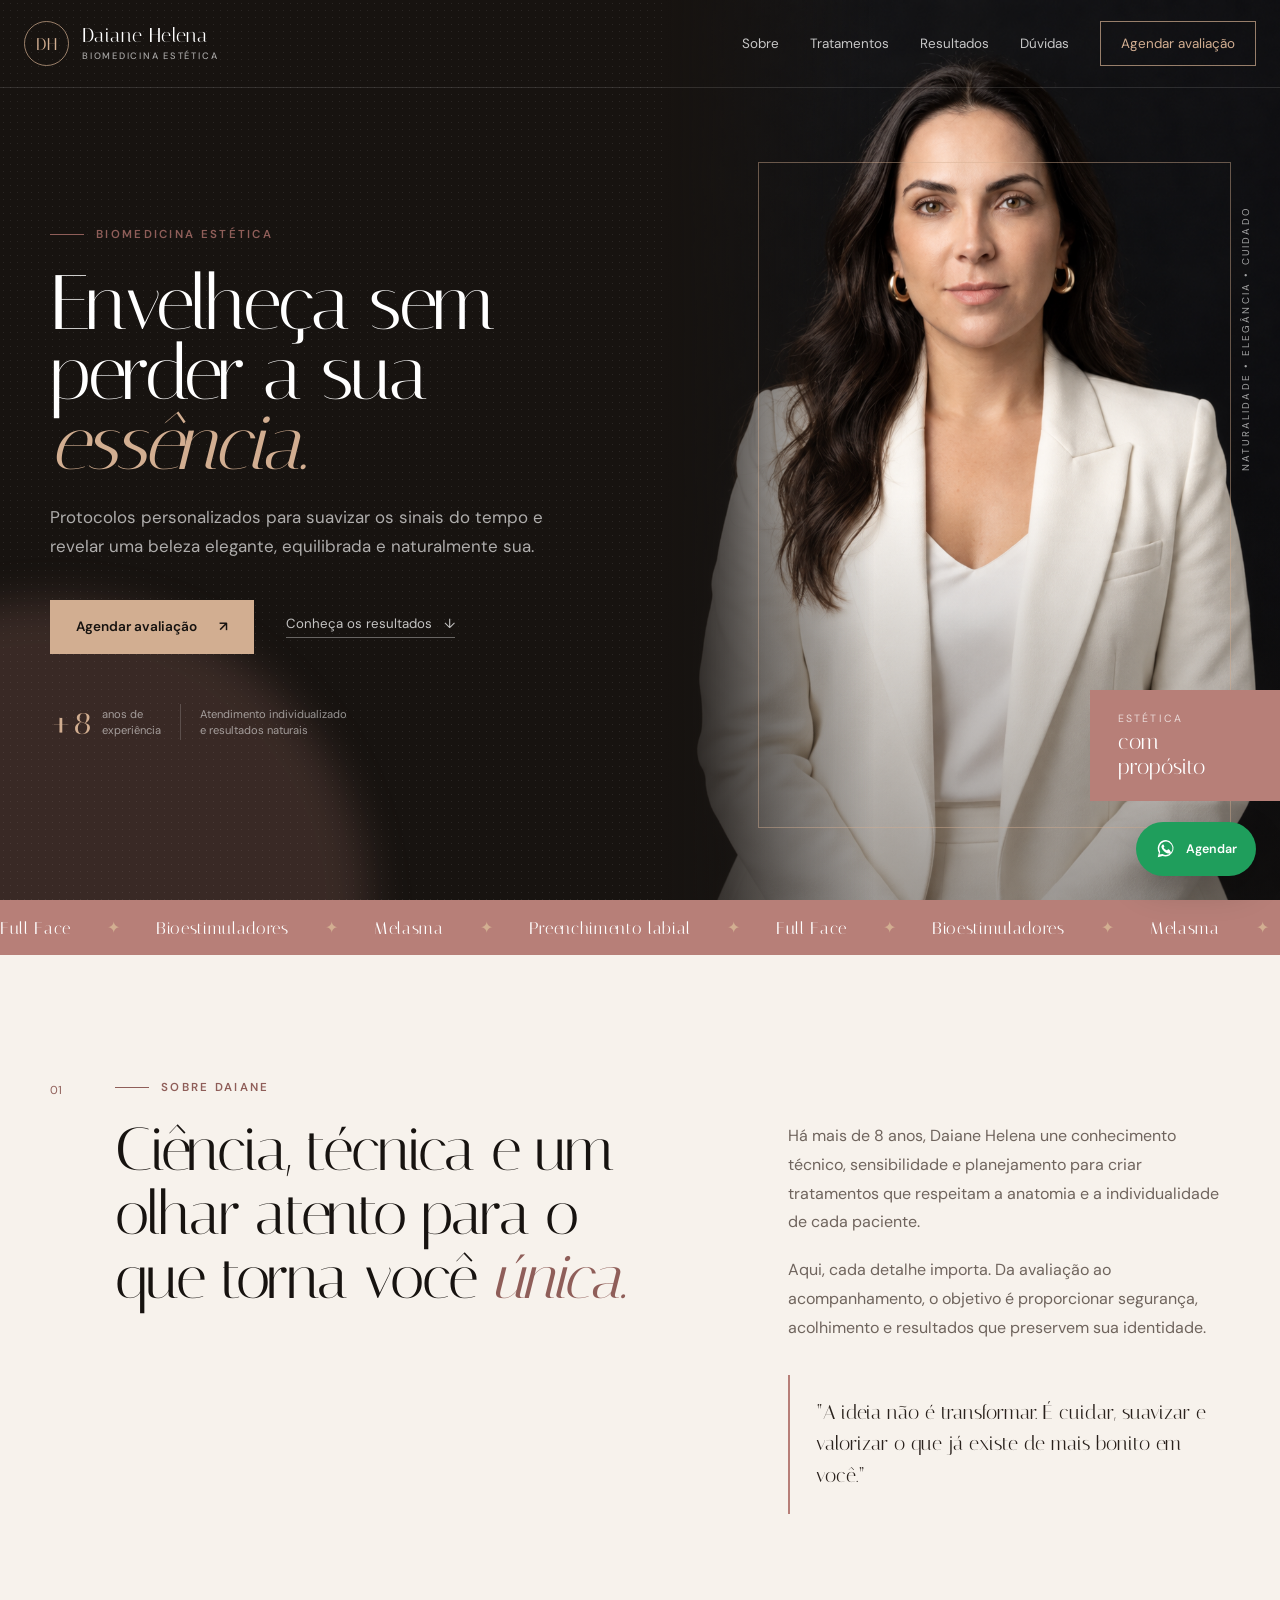
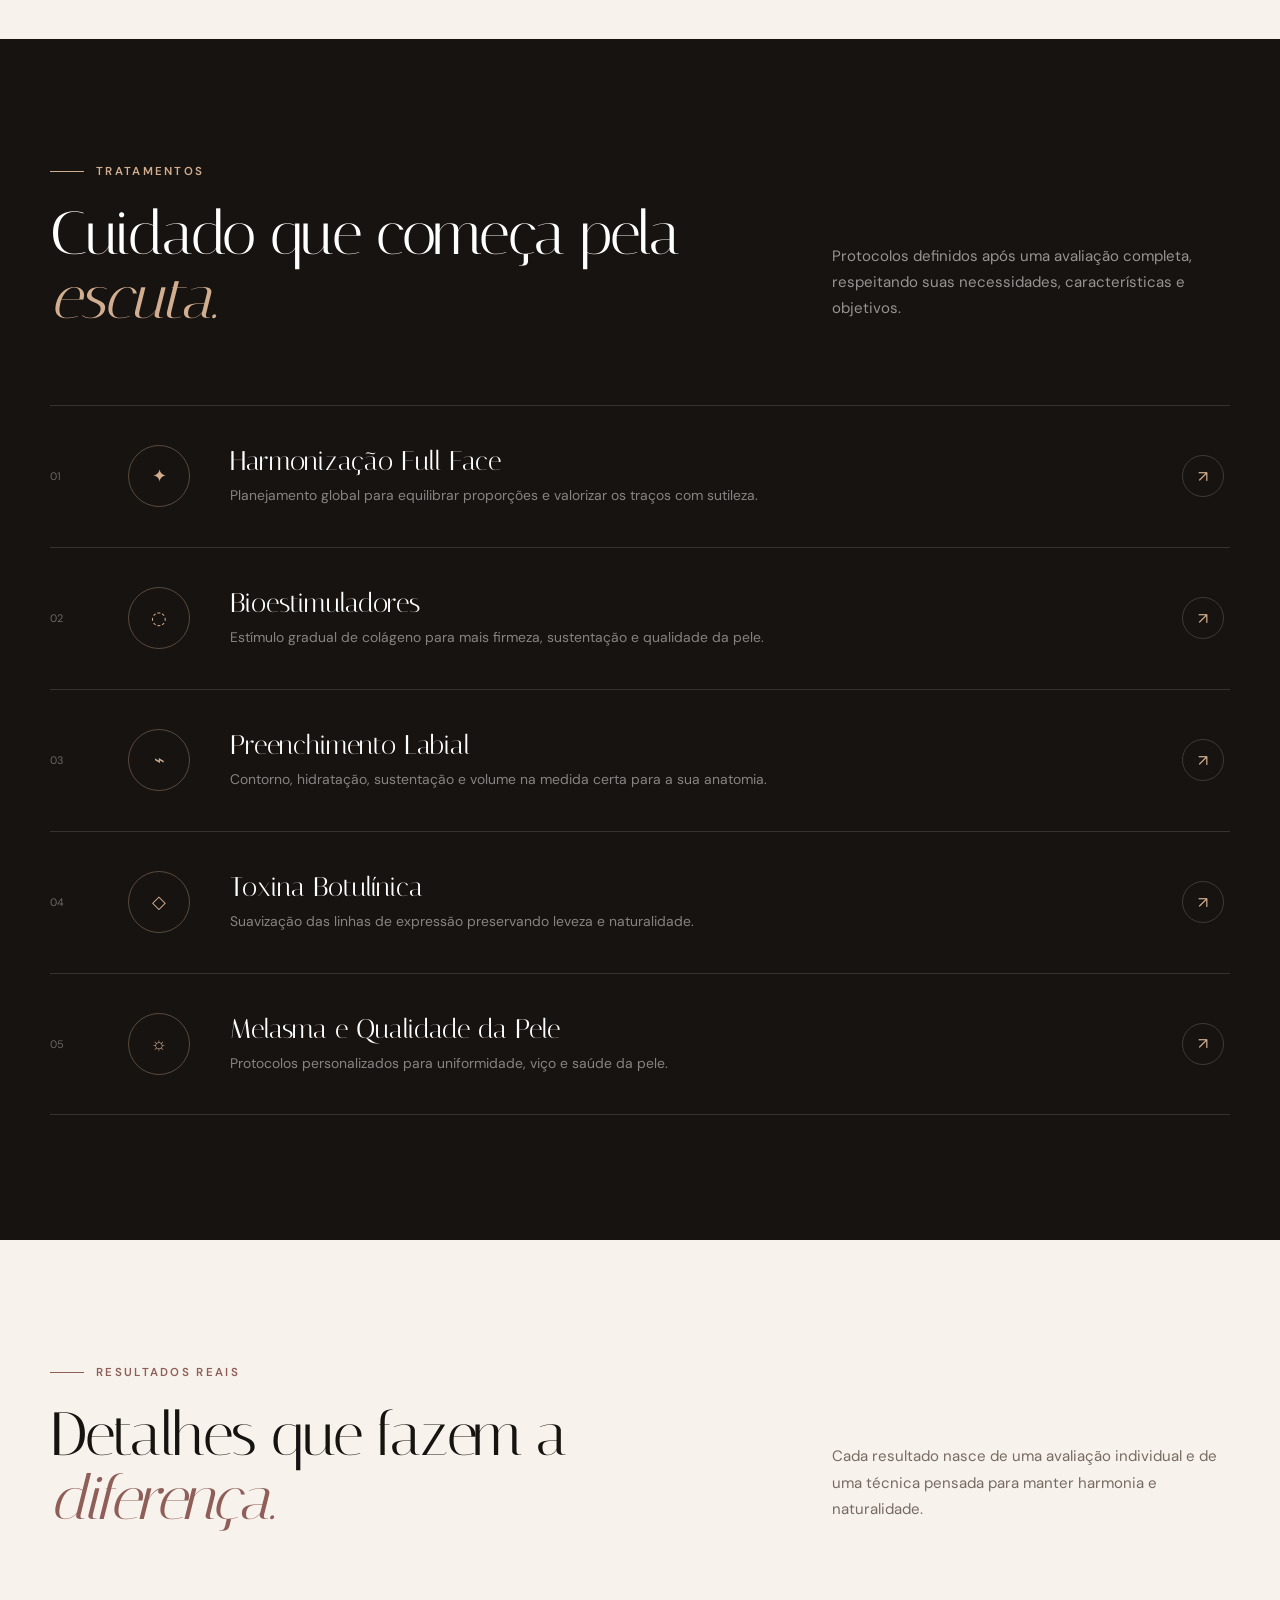
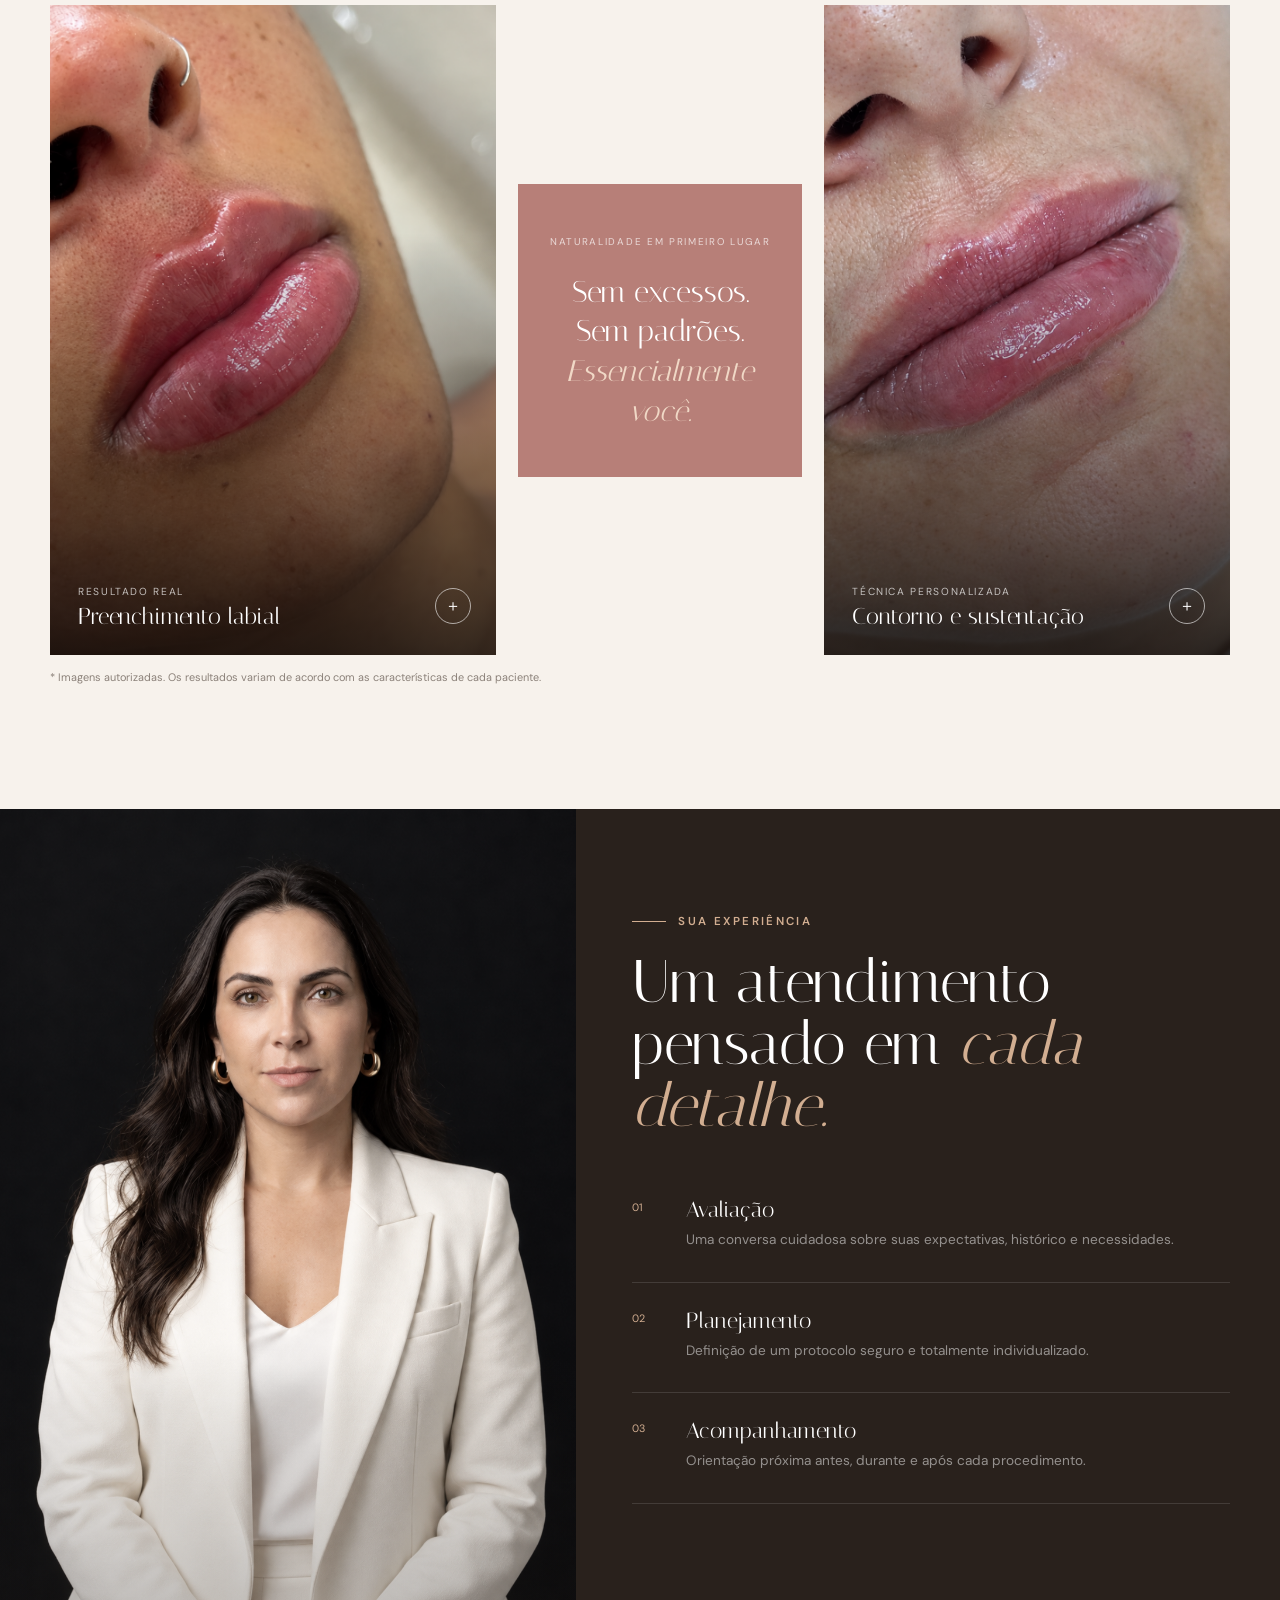
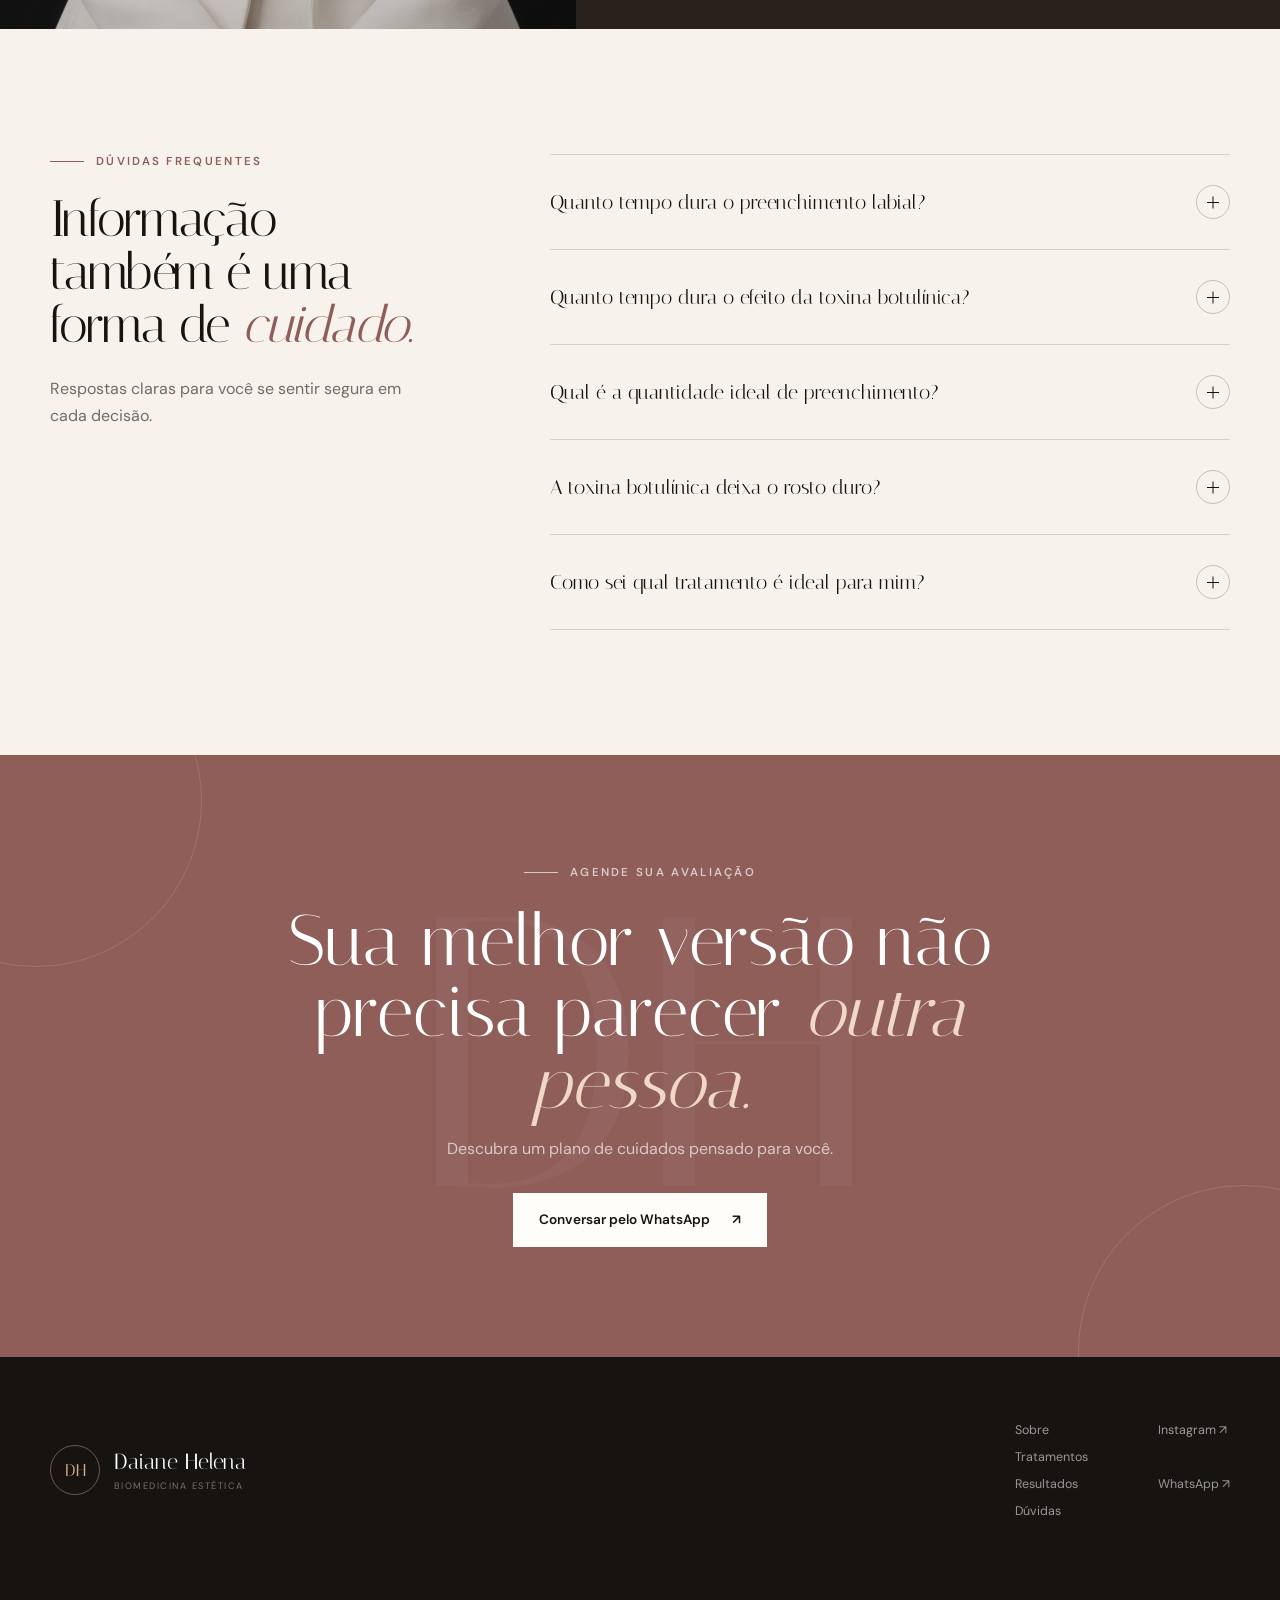
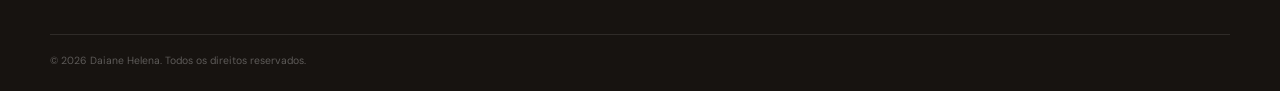
==== commit d2f609f3: "alterações no mobile" ====
--- a/index.html
+++ b/index.html
@@ -9,10 +9,8 @@
   <title>Daiane Helena | Biomedicina Estética</title>
 
   <link rel="preconnect" href="https://fonts.googleapis.com">
-
   <link rel="preconnect" href="https://fonts.gstatic.com" crossorigin>
-
-  <link href="https://fonts.googleapis.com/css2?family=DM+Serif+Display:ital@0;1&family=Manrope:wght@400;500;600;700&display=swap" rel="stylesheet">
+  <link href="https://fonts.googleapis.com/css2?family=DM+Sans:wght@400;500;600&family=Italiana&display=swap" rel="stylesheet">
   <link rel="icon" type="image/svg+xml" href="data:image/svg+xml,%3Csvg xmlns='http://www.w3.org/2000/svg' viewBox='0 0 64 64'%3E%3Crect width='64' height='64' rx='16' fill='%23171310'/%3E%3Ctext x='32' y='41' text-anchor='middle' font-family='serif' font-size='28' fill='%23d2ae91'%3EDH%3C/text%3E%3C/svg%3E">
   <link rel="stylesheet" href="style.css">
 </head>
@@ -103,102 +101,51 @@
       </div>
 
       <div class="treatment-list">
-
-        <a class="treatment reveal" href="especialidades/full-face.html" aria-label="Saiba mais sobre Harmonização Full Face">
+        <article class="treatment reveal">
           <span class="treatment__number">01</span>
-
-          <div class="treatment__icon" aria-hidden="true">
-            ✦
-          </div>
-
+          <div class="treatment__icon" aria-hidden="true">✦</div>
           <div>
             <h3>Harmonização Full Face</h3>
-
-            <p>
-              Planejamento global para equilibrar proporções e valorizar
-              os traços com sutileza.
-            </p>
-          </div>
-
-          <span class="treatment__arrow">↗</span>
-        </a>
-
-        <a class="treatment reveal" href="especialidades/bioestimuladores.html" aria-label="Saiba mais sobre Bioestimuladores">
+            <p>Planejamento global para equilibrar proporções e valorizar os traços com sutileza.</p>
+          </div>
+          <span class="treatment__arrow">↗</span>
+        </article>
+        <article class="treatment reveal">
           <span class="treatment__number">02</span>
-
-          <div class="treatment__icon" aria-hidden="true">
-            ◌
-          </div>
-
+          <div class="treatment__icon" aria-hidden="true">◌</div>
           <div>
             <h3>Bioestimuladores</h3>
-
-            <p>
-              Estímulo gradual de colágeno para mais firmeza,
-              sustentação e qualidade da pele.
-            </p>
-          </div>
-
-          <span class="treatment__arrow">↗</span>
-        </a>
-
-        <a class="treatment reveal" href="especialidades/preenchimento-labial.html" aria-label="Saiba mais sobre Preenchimento Labial">
+            <p>Estímulo gradual de colágeno para mais firmeza, sustentação e qualidade da pele.</p>
+          </div>
+          <span class="treatment__arrow">↗</span>
+        </article>
+        <article class="treatment reveal">
           <span class="treatment__number">03</span>
-
-          <div class="treatment__icon" aria-hidden="true">
-            ⌁
-          </div>
-
+          <div class="treatment__icon" aria-hidden="true">⌁</div>
           <div>
             <h3>Preenchimento Labial</h3>
-
-            <p>
-              Contorno, hidratação, sustentação e volume na medida
-              certa para a sua anatomia.
-            </p>
-          </div>
-
-          <span class="treatment__arrow">↗</span>
-        </a>
-
-        <a class="treatment reveal" href="especialidades/toxina-botulinica.html" aria-label="Saiba mais sobre Toxina Botulínica">
+            <p>Contorno, hidratação, sustentação e volume na medida certa para a sua anatomia.</p>
+          </div>
+          <span class="treatment__arrow">↗</span>
+        </article>
+        <article class="treatment reveal">
           <span class="treatment__number">04</span>
-
-          <div class="treatment__icon" aria-hidden="true">
-            ◇
-          </div>
-
+          <div class="treatment__icon" aria-hidden="true">◇</div>
           <div>
             <h3>Toxina Botulínica</h3>
-
-            <p>
-              Suavização das linhas de expressão preservando
-              leveza e naturalidade.
-            </p>
-          </div>
-
-          <span class="treatment__arrow">↗</span>
-        </a>
-
-        <a class="treatment reveal" href="especialidades/melasma.html" aria-label="Saiba mais sobre Melasma e Qualidade da Pele">
+            <p>Suavização das linhas de expressão preservando leveza e naturalidade.</p>
+          </div>
+          <span class="treatment__arrow">↗</span>
+        </article>
+        <article class="treatment reveal">
           <span class="treatment__number">05</span>
-
-          <div class="treatment__icon" aria-hidden="true">
-            ☼
-          </div>
-
+          <div class="treatment__icon" aria-hidden="true">☼</div>
           <div>
             <h3>Melasma e Qualidade da Pele</h3>
-
-            <p>
-              Protocolos personalizados para uniformidade,
-              viço e saúde da pele.
-            </p>
-          </div>
-
-          <span class="treatment__arrow">↗</span>
-        </a>
-
+            <p>Protocolos personalizados para uniformidade, viço e saúde da pele.</p>
+          </div>
+          <span class="treatment__arrow">↗</span>
+        </article>
       </div>
     </section>
 
--- a/style.css
+++ b/style.css
@@ -7,10 +7,8 @@
   --rose-dark: #8f5e59;
   --gold: #d2ae91;
   --line: rgba(23, 19, 16, 0.14);
-
-  --font-display: "DM Serif Display", Georgia, serif;
-  --font-body: "Manrope", Arial, sans-serif;
-
+  --font-display: "Italiana", Georgia, serif;
+  --font-body: "DM Sans", Arial, sans-serif;
   --container: min(1180px, calc(100% - 48px));
 }
 
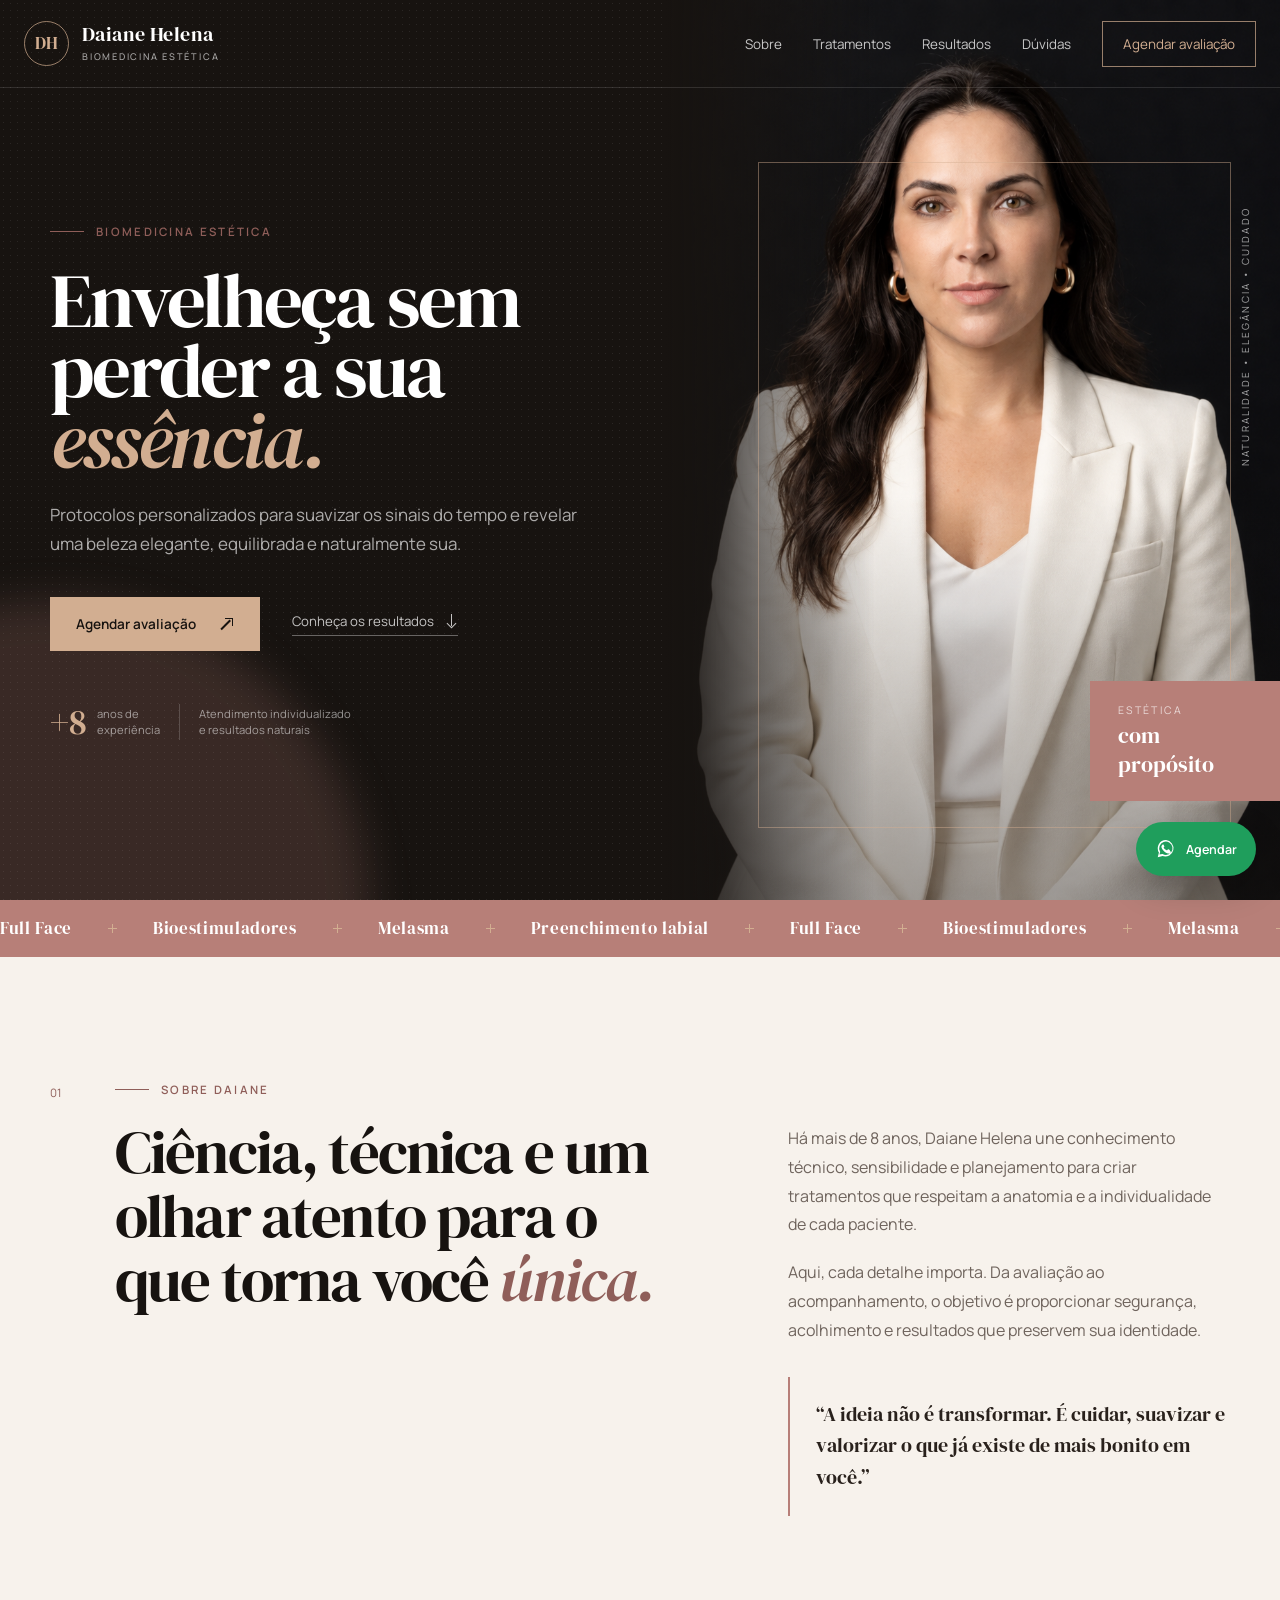
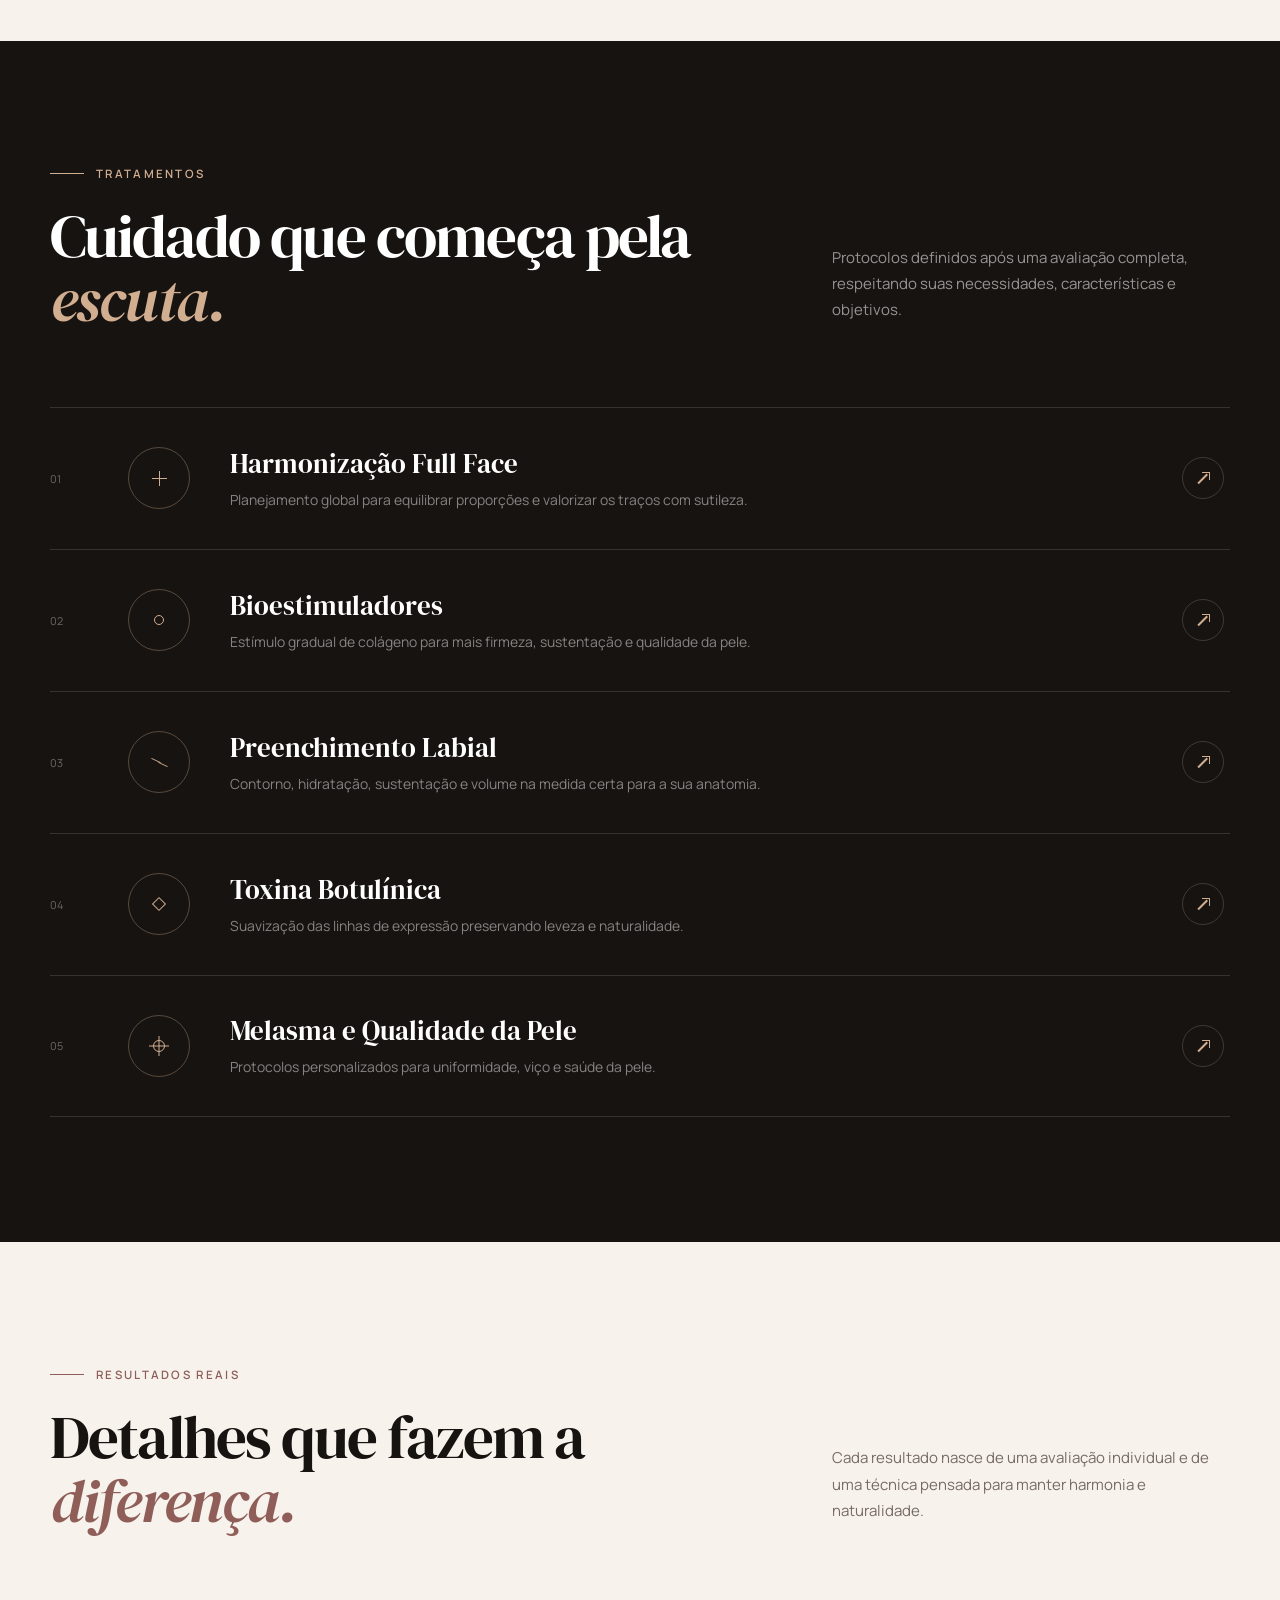
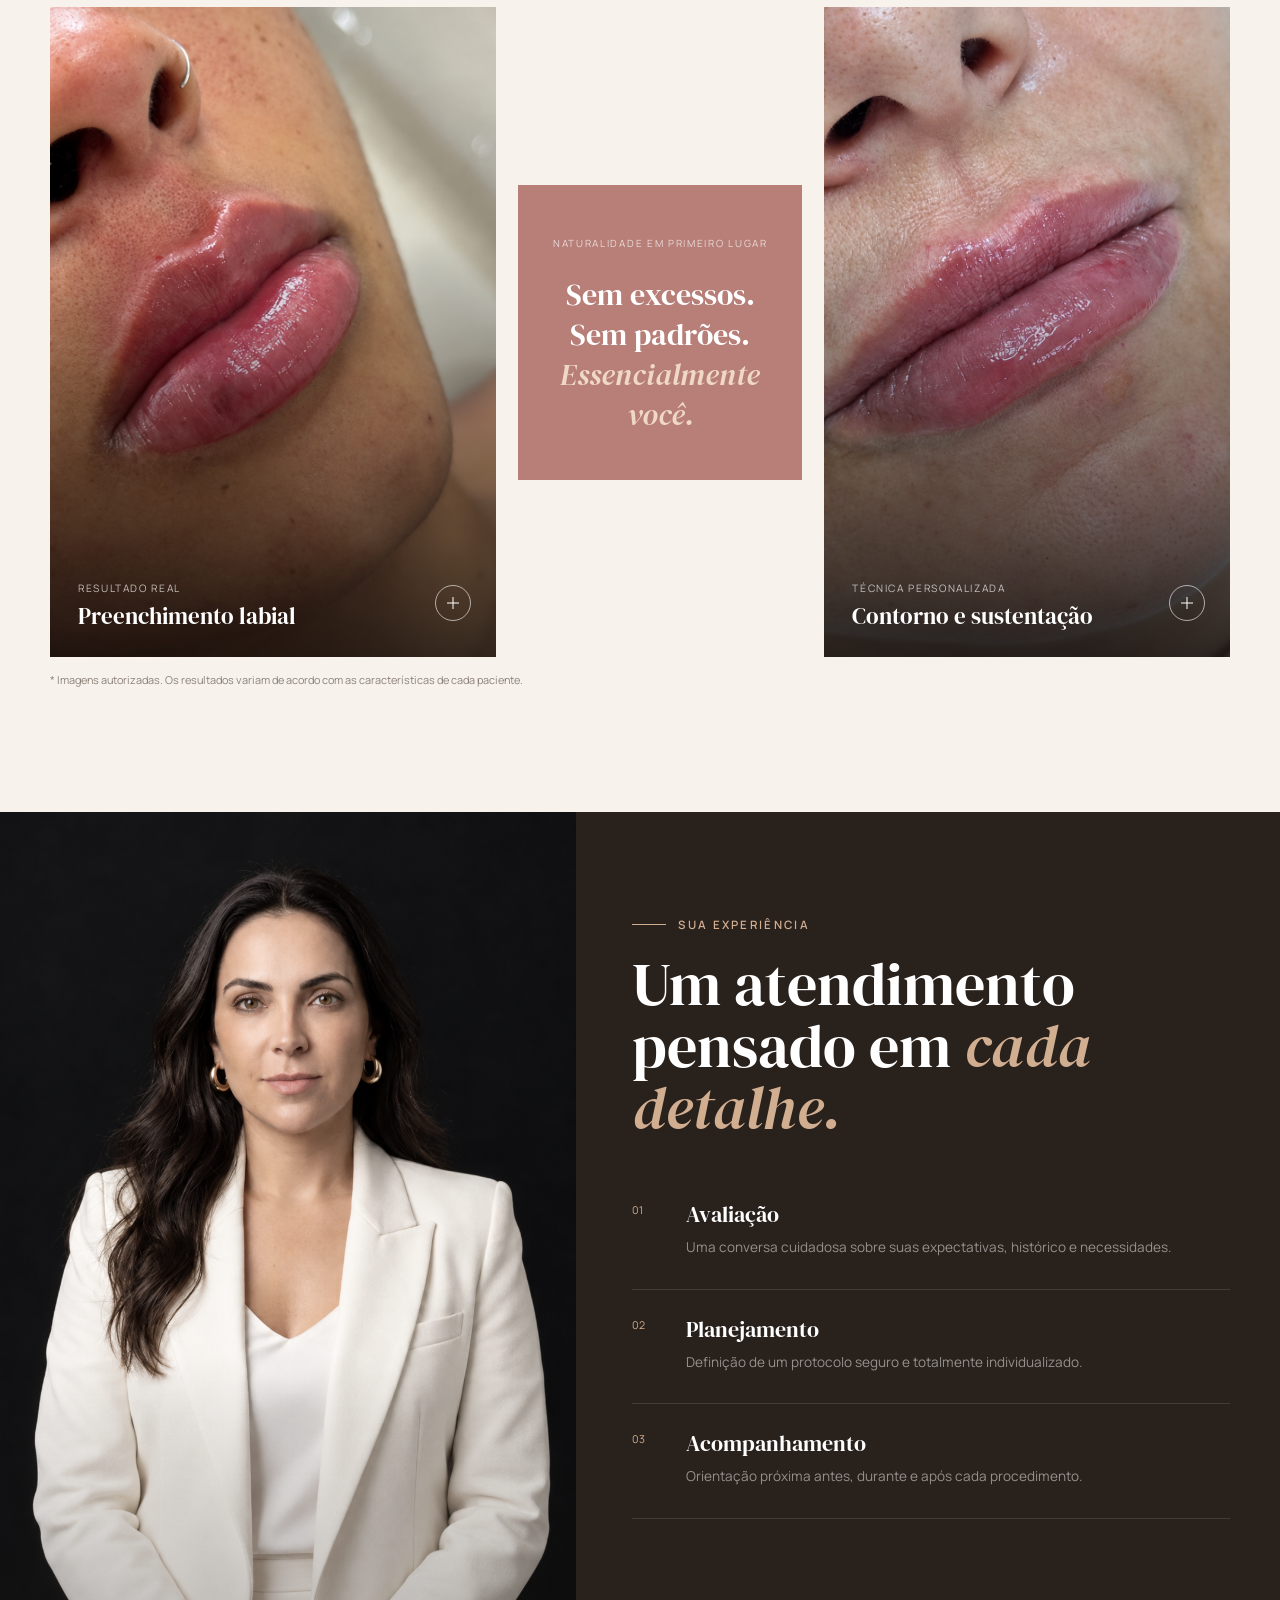
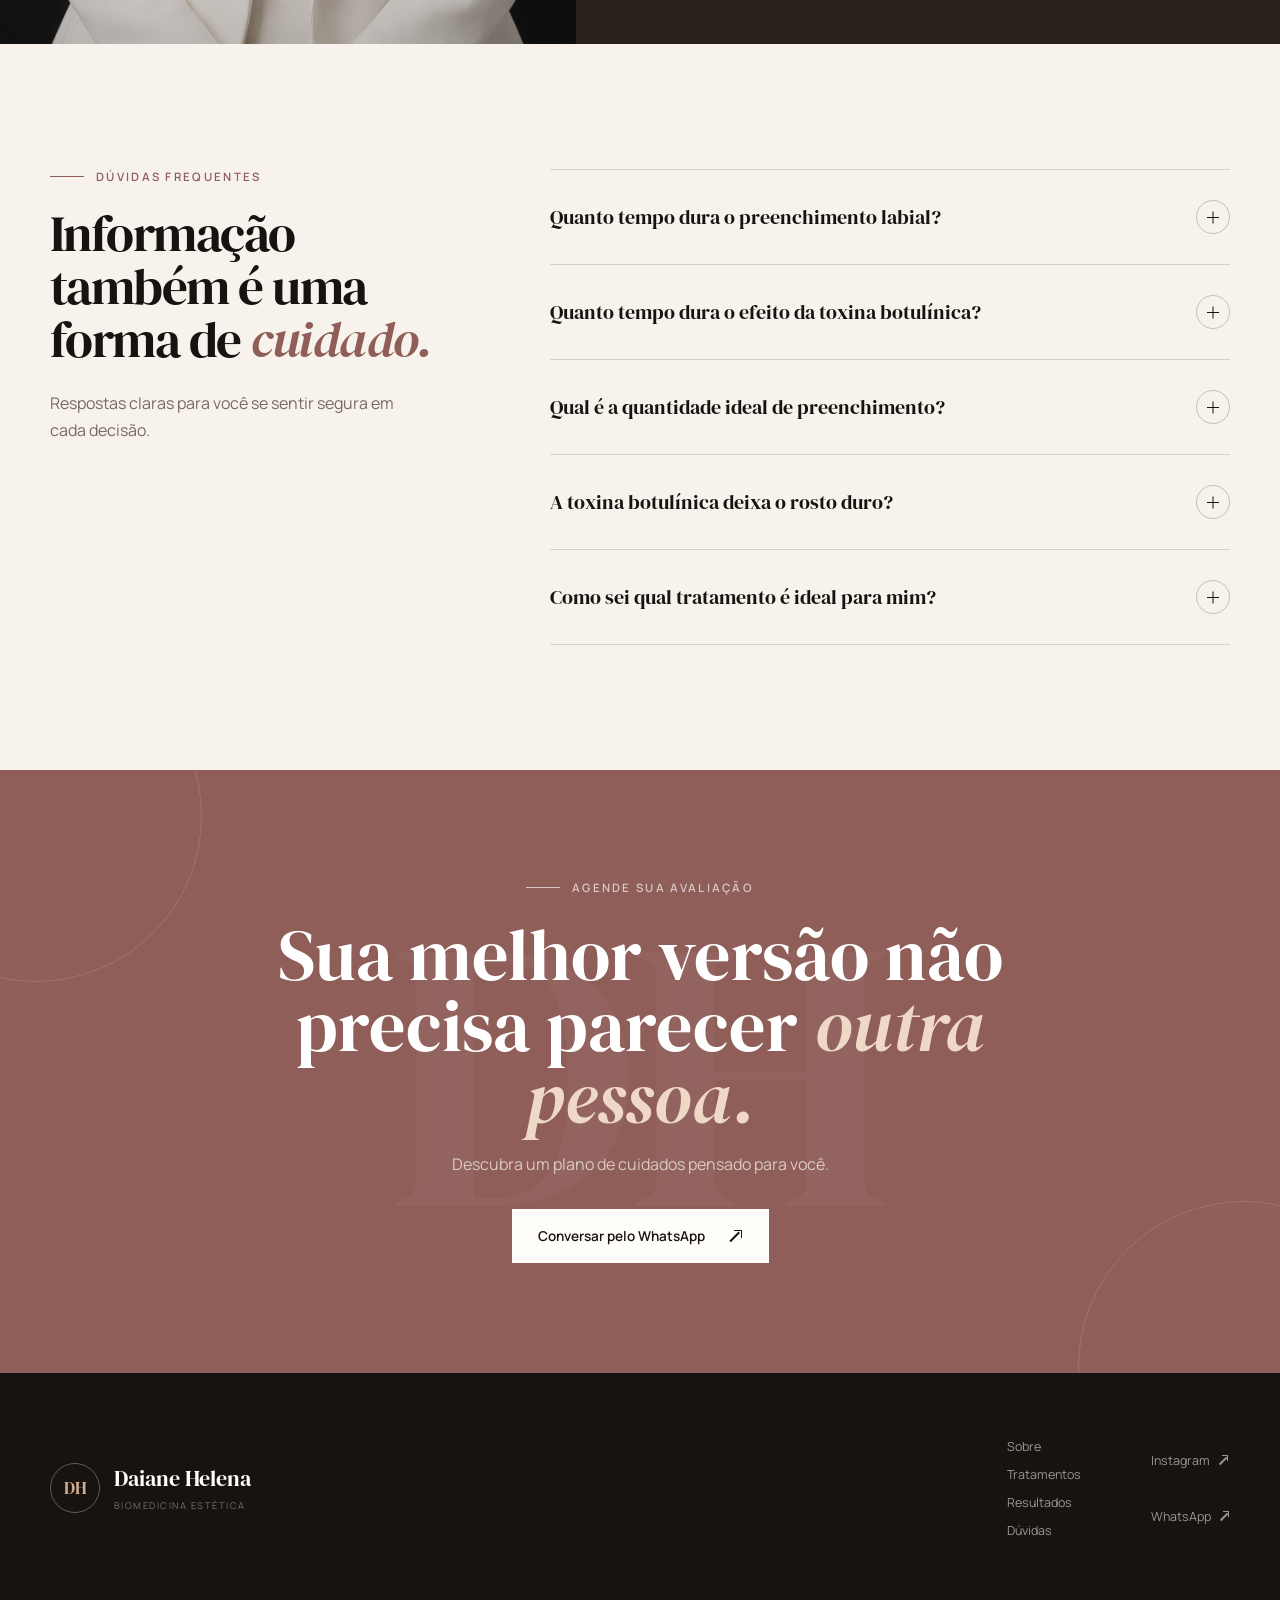
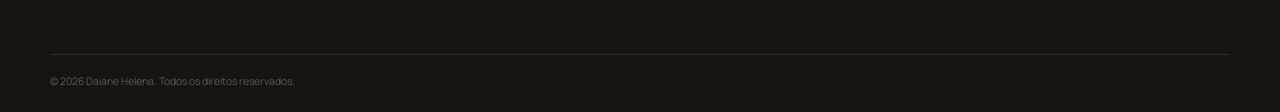
==== commit 055e4072: "alterações válidas no mobile" ====
--- a/index.html
+++ b/index.html
@@ -3,32 +3,48 @@
 
 <head>
   <meta charset="UTF-8">
+
   <meta name="viewport" content="width=device-width, initial-scale=1.0">
+
   <meta name="description" content="Daiane Helena — Biomedicina Estética. Tratamentos individualizados para valorizar sua beleza com naturalidade.">
+
   <meta name="theme-color" content="#171310">
+
   <title>Daiane Helena | Biomedicina Estética</title>
 
   <link rel="preconnect" href="https://fonts.googleapis.com">
+
   <link rel="preconnect" href="https://fonts.gstatic.com" crossorigin>
-  <link href="https://fonts.googleapis.com/css2?family=DM+Sans:wght@400;500;600&family=Italiana&display=swap" rel="stylesheet">
+
+  <link href="https://fonts.googleapis.com/css2?family=DM+Serif+Display:ital@0;1&family=Manrope:wght@400;500;600;700&display=swap" rel="stylesheet">
+
   <link rel="icon" type="image/svg+xml" href="data:image/svg+xml,%3Csvg xmlns='http://www.w3.org/2000/svg' viewBox='0 0 64 64'%3E%3Crect width='64' height='64' rx='16' fill='%23171310'/%3E%3Ctext x='32' y='41' text-anchor='middle' font-family='serif' font-size='28' fill='%23d2ae91'%3EDH%3C/text%3E%3C/svg%3E">
-  <link rel="stylesheet" href="style.css">
+
+  <!-- O v=4 força o celular a baixar o CSS atualizado -->
+  <link rel="stylesheet" href="style.css?v=4">
 </head>
 
 <body>
+
   <div class="preloader" aria-hidden="true">
     <div class="preloader__mark">DH</div>
     <span></span>
   </div>
 
   <header class="header" id="header">
+
     <a href="#inicio" class="brand" aria-label="Daiane Helena - início">
       <span class="brand__monogram">DH</span>
-      <span class="brand__text">Daiane Helena<small>Biomedicina Estética</small></span>
+
+      <span class="brand__text">
+        Daiane Helena
+        <small>Biomedicina Estética</small>
+      </span>
     </a>
 
     <button class="menu-toggle" aria-label="Abrir menu" aria-controls="main-nav" aria-expanded="false">
-      <span></span><span></span>
+      <span></span>
+      <span></span>
     </button>
 
     <nav class="nav" id="main-nav" aria-label="Navegação principal">
@@ -36,246 +52,636 @@
       <a href="#tratamentos">Tratamentos</a>
       <a href="#resultados">Resultados</a>
       <a href="#duvidas">Dúvidas</a>
-      <a class="nav__cta" href="https://wa.me/5535997666757?text=Olá%2C%20Daiane!%20Conheci%20seu%20trabalho%20pelo%20site%20e%20gostaria%20de%20agendar%20uma%20avaliação." target="_blank" rel="noopener">Agendar avaliação</a>
+
+      <a class="nav__cta" href="https://wa.me/5535997666757?text=Olá%2C%20Daiane!%20Conheci%20seu%20trabalho%20pelo%20site%20e%20gostaria%20de%20agendar%20uma%20avaliação." target="_blank" rel="noopener">
+        Agendar avaliação
+      </a>
     </nav>
+
   </header>
 
   <main>
+
     <section class="hero" id="inicio">
+
       <div class="hero__glow" aria-hidden="true"></div>
+
       <div class="hero__content reveal">
-        <p class="eyebrow"><span></span> Biomedicina estética</p>
-        <h1>Envelheça sem perder a sua <em>essência.</em></h1>
-        <p class="hero__lead">Protocolos personalizados para suavizar os sinais do tempo e revelar uma beleza elegante, equilibrada e naturalmente sua.</p>
+
+        <p class="eyebrow">
+          <span></span>
+          Biomedicina estética
+        </p>
+
+        <h1>
+          Envelheça sem perder a sua
+          <em>essência.</em>
+        </h1>
+
+        <p class="hero__lead">
+          Protocolos personalizados para suavizar os sinais do tempo
+          e revelar uma beleza elegante, equilibrada e naturalmente sua.
+        </p>
+
         <div class="hero__actions">
-          <a class="button button--primary" href="https://wa.me/5535997666757?text=Olá%2C%20Daiane!%20Gostaria%20de%20agendar%20uma%20avaliação." target="_blank" rel="noopener">Agendar avaliação <span>↗</span></a>
-          <a class="text-link" href="#resultados">Conheça os resultados <span>↓</span></a>
-        </div>
+
+          <a class="button button--primary" href="https://wa.me/5535997666757?text=Olá%2C%20Daiane!%20Gostaria%20de%20agendar%20uma%20avaliação." target="_blank" rel="noopener">
+            Agendar avaliação
+
+            <!-- Seta desenhada em CSS, não é emoji -->
+            <span class="arrow-drawn" aria-hidden="true"></span>
+          </a>
+
+          <a class="text-link" href="#resultados">
+            Conheça os resultados
+            <span class="arrow-down" aria-hidden="true"></span>
+          </a>
+
+        </div>
+
         <div class="hero__credentials">
-          <div><strong>+8</strong><span>anos de<br>experiência</span></div>
+
+          <div>
+            <strong>+8</strong>
+
+            <span>
+              anos de<br>
+              experiência
+            </span>
+          </div>
+
           <div class="line"></div>
-          <p>Atendimento individualizado<br>e resultados naturais</p>
-        </div>
+
+          <p>
+            Atendimento individualizado<br>
+            e resultados naturais
+          </p>
+
+        </div>
+
       </div>
 
       <div class="hero__visual reveal reveal--delay">
+
         <div class="hero__frame">
           <img src="assets/daiane-helena.png" alt="Daiane Helena, profissional de biomedicina estética">
+
           <span class="hero__line" aria-hidden="true"></span>
         </div>
+
         <div class="hero__badge">
           <span>Estética</span>
           <b>com propósito</b>
         </div>
-        <p class="hero__vertical">Naturalidade • Elegância • Cuidado</p>
-      </div>
+
+        <p class="hero__vertical">
+          Naturalidade • Elegância • Cuidado
+        </p>
+
+      </div>
+
     </section>
 
     <section class="marquee" aria-label="Especialidades">
+
       <div class="marquee__track">
-        <span>Full Face</span><i>✦</i><span>Bioestimuladores</span><i>✦</i><span>Melasma</span><i>✦</i><span>Preenchimento labial</span><i>✦</i>
-        <span>Full Face</span><i>✦</i><span>Bioestimuladores</span><i>✦</i><span>Melasma</span><i>✦</i><span>Preenchimento labial</span><i>✦</i>
-      </div>
+        <span>Full Face</span>
+        <i></i>
+
+        <span>Bioestimuladores</span>
+        <i></i>
+
+        <span>Melasma</span>
+        <i></i>
+
+        <span>Preenchimento labial</span>
+        <i></i>
+
+        <span>Full Face</span>
+        <i></i>
+
+        <span>Bioestimuladores</span>
+        <i></i>
+
+        <span>Melasma</span>
+        <i></i>
+
+        <span>Preenchimento labial</span>
+        <i></i>
+      </div>
+
     </section>
 
     <section class="about section" id="sobre">
+
       <div class="section-number">01</div>
+
       <div class="about__intro reveal">
-        <p class="eyebrow"><span></span> Sobre Daiane</p>
-        <h2>Ciência, técnica e um olhar atento para o que torna você <em>única.</em></h2>
-      </div>
+
+        <p class="eyebrow">
+          <span></span>
+          Sobre Daiane
+        </p>
+
+        <h2>
+          Ciência, técnica e um olhar atento para o que torna você
+          <em>única.</em>
+        </h2>
+
+      </div>
+
       <div class="about__copy reveal">
-        <p>Há mais de 8 anos, Daiane Helena une conhecimento técnico, sensibilidade e planejamento para criar tratamentos que respeitam a anatomia e a individualidade de cada paciente.</p>
-        <p>Aqui, cada detalhe importa. Da avaliação ao acompanhamento, o objetivo é proporcionar segurança, acolhimento e resultados que preservem sua identidade.</p>
-        <blockquote>“A ideia não é transformar. É cuidar, suavizar e valorizar o que já existe de mais bonito em você.”</blockquote>
-      </div>
+
+        <p>
+          Há mais de 8 anos, Daiane Helena une conhecimento técnico,
+          sensibilidade e planejamento para criar tratamentos que respeitam
+          a anatomia e a individualidade de cada paciente.
+        </p>
+
+        <p>
+          Aqui, cada detalhe importa. Da avaliação ao acompanhamento,
+          o objetivo é proporcionar segurança, acolhimento e resultados
+          que preservem sua identidade.
+        </p>
+
+        <blockquote>
+          “A ideia não é transformar. É cuidar, suavizar e valorizar
+          o que já existe de mais bonito em você.”
+        </blockquote>
+
+      </div>
+
     </section>
 
     <section class="treatments section section--dark" id="tratamentos">
+
       <div class="section-heading reveal">
+
         <div>
-          <p class="eyebrow eyebrow--light"><span></span> Tratamentos</p>
-          <h2>Cuidado que começa pela <em>escuta.</em></h2>
-        </div>
-        <p>Protocolos definidos após uma avaliação completa, respeitando suas necessidades, características e objetivos.</p>
+          <p class="eyebrow eyebrow--light">
+            <span></span>
+            Tratamentos
+          </p>
+
+          <h2>
+            Cuidado que começa pela
+            <em>escuta.</em>
+          </h2>
+        </div>
+
+        <p>
+          Protocolos definidos após uma avaliação completa,
+          respeitando suas necessidades, características e objetivos.
+        </p>
+
       </div>
 
       <div class="treatment-list">
-        <article class="treatment reveal">
+
+        <a class="treatment reveal" href="especialidades/full-face.html" aria-label="Saiba mais sobre Harmonização Full Face">
+
           <span class="treatment__number">01</span>
-          <div class="treatment__icon" aria-hidden="true">✦</div>
+
+          <div class="treatment__icon" aria-hidden="true">
+            <span class="icon-star"></span>
+          </div>
+
           <div>
             <h3>Harmonização Full Face</h3>
-            <p>Planejamento global para equilibrar proporções e valorizar os traços com sutileza.</p>
-          </div>
-          <span class="treatment__arrow">↗</span>
+
+            <p>
+              Planejamento global para equilibrar proporções
+              e valorizar os traços com sutileza.
+            </p>
+          </div>
+
+          <span class="treatment__arrow" aria-hidden="true">
+            <span class="arrow-drawn"></span>
+          </span>
+
+        </a>
+
+        <a class="treatment reveal" href="especialidades/bioestimuladores.html" aria-label="Saiba mais sobre Bioestimuladores">
+
+          <span class="treatment__number">02</span>
+
+          <div class="treatment__icon" aria-hidden="true">
+            <span class="icon-circle"></span>
+          </div>
+
+          <div>
+            <h3>Bioestimuladores</h3>
+
+            <p>
+              Estímulo gradual de colágeno para mais firmeza,
+              sustentação e qualidade da pele.
+            </p>
+          </div>
+
+          <span class="treatment__arrow" aria-hidden="true">
+            <span class="arrow-drawn"></span>
+          </span>
+
+        </a>
+
+        <a class="treatment reveal" href="especialidades/preenchimento-labial.html" aria-label="Saiba mais sobre Preenchimento Labial">
+
+          <span class="treatment__number">03</span>
+
+          <div class="treatment__icon" aria-hidden="true">
+            <span class="icon-line"></span>
+          </div>
+
+          <div>
+            <h3>Preenchimento Labial</h3>
+
+            <p>
+              Contorno, hidratação, sustentação e volume
+              na medida certa para a sua anatomia.
+            </p>
+          </div>
+
+          <span class="treatment__arrow" aria-hidden="true">
+            <span class="arrow-drawn"></span>
+          </span>
+
+        </a>
+
+        <a class="treatment reveal" href="especialidades/toxina-botulinica.html" aria-label="Saiba mais sobre Toxina Botulínica">
+
+          <span class="treatment__number">04</span>
+
+          <div class="treatment__icon" aria-hidden="true">
+            <span class="icon-diamond"></span>
+          </div>
+
+          <div>
+            <h3>Toxina Botulínica</h3>
+
+            <p>
+              Suavização das linhas de expressão preservando
+              leveza e naturalidade.
+            </p>
+          </div>
+
+          <span class="treatment__arrow" aria-hidden="true">
+            <span class="arrow-drawn"></span>
+          </span>
+
+        </a>
+
+        <a class="treatment reveal" href="especialidades/melasma.html" aria-label="Saiba mais sobre Melasma e Qualidade da Pele">
+
+          <span class="treatment__number">05</span>
+
+          <div class="treatment__icon" aria-hidden="true">
+            <span class="icon-sun"></span>
+          </div>
+
+          <div>
+            <h3>Melasma e Qualidade da Pele</h3>
+
+            <p>
+              Protocolos personalizados para uniformidade,
+              viço e saúde da pele.
+            </p>
+          </div>
+
+          <span class="treatment__arrow" aria-hidden="true">
+            <span class="arrow-drawn"></span>
+          </span>
+
+        </a>
+
+      </div>
+
+    </section>
+
+    <section class="results section" id="resultados">
+
+      <div class="results__heading reveal">
+
+        <div>
+          <p class="eyebrow">
+            <span></span>
+            Resultados reais
+          </p>
+
+          <h2>
+            Detalhes que fazem a
+            <em>diferença.</em>
+          </h2>
+        </div>
+
+        <p>
+          Cada resultado nasce de uma avaliação individual
+          e de uma técnica pensada para manter harmonia e naturalidade.
+        </p>
+
+      </div>
+
+      <div class="results__gallery">
+
+        <button class="result-card result-card--tall reveal" data-image="assets/resultado-labial-01.png" aria-label="Ampliar resultado de preenchimento labial 1">
+
+          <img src="assets/resultado-labial-01.png" alt="Resultado real de preenchimento labial">
+
+          <span class="result-card__overlay">
+            <small>Resultado real</small>
+            <strong>Preenchimento labial</strong>
+            <i aria-hidden="true"></i>
+          </span>
+
+        </button>
+
+        <div class="results__statement reveal">
+
+          <span>Naturalidade em primeiro lugar</span>
+
+          <p>
+            Sem excessos.<br>
+            Sem padrões.<br>
+            <em>Essencialmente você.</em>
+          </p>
+
+        </div>
+
+        <button class="result-card reveal" data-image="assets/resultado-labial-02.png" aria-label="Ampliar resultado de preenchimento labial 2">
+
+          <img src="assets/resultado-labial-02.png" alt="Resultado natural de preenchimento e sustentação labial">
+
+          <span class="result-card__overlay">
+            <small>Técnica personalizada</small>
+            <strong>Contorno e sustentação</strong>
+            <i aria-hidden="true"></i>
+          </span>
+
+        </button>
+
+      </div>
+
+      <p class="results__note">
+        * Imagens autorizadas. Os resultados variam de acordo
+        com as características de cada paciente.
+      </p>
+
+    </section>
+
+    <section class="experience">
+
+      <div class="experience__image" role="img" aria-label="Retrato de Daiane Helena"></div>
+
+      <div class="experience__content reveal">
+
+        <p class="eyebrow eyebrow--light">
+          <span></span>
+          Sua experiência
+        </p>
+
+        <h2>
+          Um atendimento pensado em
+          <em>cada detalhe.</em>
+        </h2>
+
+        <div class="steps">
+
+          <div>
+            <span>01</span>
+            <h3>Avaliação</h3>
+
+            <p>
+              Uma conversa cuidadosa sobre suas expectativas,
+              histórico e necessidades.
+            </p>
+          </div>
+
+          <div>
+            <span>02</span>
+            <h3>Planejamento</h3>
+
+            <p>
+              Definição de um protocolo seguro
+              e totalmente individualizado.
+            </p>
+          </div>
+
+          <div>
+            <span>03</span>
+            <h3>Acompanhamento</h3>
+
+            <p>
+              Orientação próxima antes, durante
+              e após cada procedimento.
+            </p>
+          </div>
+
+        </div>
+
+      </div>
+
+    </section>
+
+    <section class="faq section" id="duvidas">
+
+      <div class="faq__heading reveal">
+
+        <p class="eyebrow">
+          <span></span>
+          Dúvidas frequentes
+        </p>
+
+        <h2>
+          Informação também é uma forma de
+          <em>cuidado.</em>
+        </h2>
+
+        <p>
+          Respostas claras para você se sentir segura em cada decisão.
+        </p>
+
+      </div>
+
+      <div class="faq__list reveal">
+
+        <article class="faq-item">
+
+          <button aria-expanded="false">
+            <span>Quanto tempo dura o preenchimento labial?</span>
+            <i></i>
+          </button>
+
+          <div class="faq-answer">
+            <p>
+              Em média, de 8 a 12 meses. A duração pode variar
+              conforme o metabolismo, o produto utilizado
+              e os hábitos de cada paciente.
+            </p>
+          </div>
+
         </article>
-        <article class="treatment reveal">
-          <span class="treatment__number">02</span>
-          <div class="treatment__icon" aria-hidden="true">◌</div>
-          <div>
-            <h3>Bioestimuladores</h3>
-            <p>Estímulo gradual de colágeno para mais firmeza, sustentação e qualidade da pele.</p>
-          </div>
-          <span class="treatment__arrow">↗</span>
+
+        <article class="faq-item">
+
+          <button aria-expanded="false">
+            <span>Quanto tempo dura o efeito da toxina botulínica?</span>
+            <i></i>
+          </button>
+
+          <div class="faq-answer">
+            <p>
+              Em média, de 3 a 6 meses. A durabilidade depende
+              do metabolismo, da força muscular e dos hábitos da paciente.
+              Por isso, cada plano é individualizado.
+            </p>
+          </div>
+
         </article>
-        <article class="treatment reveal">
-          <span class="treatment__number">03</span>
-          <div class="treatment__icon" aria-hidden="true">⌁</div>
-          <div>
-            <h3>Preenchimento Labial</h3>
-            <p>Contorno, hidratação, sustentação e volume na medida certa para a sua anatomia.</p>
-          </div>
-          <span class="treatment__arrow">↗</span>
+
+        <article class="faq-item">
+
+          <button aria-expanded="false">
+            <span>Qual é a quantidade ideal de preenchimento?</span>
+            <i></i>
+          </button>
+
+          <div class="faq-answer">
+            <p>
+              Depende da anatomia e do objetivo. Nem todo mundo precisa
+              de muito volume — a naturalidade é sempre prioridade.
+            </p>
+          </div>
+
         </article>
-        <article class="treatment reveal">
-          <span class="treatment__number">04</span>
-          <div class="treatment__icon" aria-hidden="true">◇</div>
-          <div>
-            <h3>Toxina Botulínica</h3>
-            <p>Suavização das linhas de expressão preservando leveza e naturalidade.</p>
-          </div>
-          <span class="treatment__arrow">↗</span>
+
+        <article class="faq-item">
+
+          <button aria-expanded="false">
+            <span>A toxina botulínica deixa o rosto duro?</span>
+            <i></i>
+          </button>
+
+          <div class="faq-answer">
+            <p>
+              Não. Quando bem aplicada, ela relaxa a musculatura
+              responsável pelas rugas. A proposta não é travar o rosto,
+              mas suavizar mantendo a naturalidade.
+            </p>
+          </div>
+
         </article>
-        <article class="treatment reveal">
-          <span class="treatment__number">05</span>
-          <div class="treatment__icon" aria-hidden="true">☼</div>
-          <div>
-            <h3>Melasma e Qualidade da Pele</h3>
-            <p>Protocolos personalizados para uniformidade, viço e saúde da pele.</p>
-          </div>
-          <span class="treatment__arrow">↗</span>
+
+        <article class="faq-item">
+
+          <button aria-expanded="false">
+            <span>Como sei qual tratamento é ideal para mim?</span>
+            <i></i>
+          </button>
+
+          <div class="faq-answer">
+            <p>
+              Na avaliação, suas características, queixas e objetivos
+              são analisados para definir um plano de tratamento
+              seguro e personalizado.
+            </p>
+          </div>
+
         </article>
-      </div>
-    </section>
-
-    <section class="results section" id="resultados">
-      <div class="results__heading reveal">
-        <div>
-          <p class="eyebrow"><span></span> Resultados reais</p>
-          <h2>Detalhes que fazem a <em>diferença.</em></h2>
-        </div>
-        <p>Cada resultado nasce de uma avaliação individual e de uma técnica pensada para manter harmonia e naturalidade.</p>
-      </div>
-
-      <div class="results__gallery">
-        <button class="result-card result-card--tall reveal" data-image="assets/resultado-labial-01.png" aria-label="Ampliar resultado de preenchimento labial 1">
-          <img src="assets/resultado-labial-01.png" alt="Resultado real de preenchimento labial">
-          <span class="result-card__overlay"><small>Resultado real</small><strong>Preenchimento labial</strong><i>＋</i></span>
-        </button>
-        <div class="results__statement reveal">
-          <span>Naturalidade em primeiro lugar</span>
-          <p>Sem excessos.<br>Sem padrões.<br><em>Essencialmente você.</em></p>
-        </div>
-        <button class="result-card reveal" data-image="assets/resultado-labial-02.png" aria-label="Ampliar resultado de preenchimento labial 2">
-          <img src="assets/resultado-labial-02.png" alt="Resultado natural de preenchimento e sustentação labial">
-          <span class="result-card__overlay"><small>Técnica personalizada</small><strong>Contorno e sustentação</strong><i>＋</i></span>
-        </button>
-      </div>
-      <p class="results__note">* Imagens autorizadas. Os resultados variam de acordo com as características de cada paciente.</p>
-    </section>
-
-    <section class="experience">
-      <div class="experience__image" role="img" aria-label="Retrato de Daiane Helena"></div>
-      <div class="experience__content reveal">
-        <p class="eyebrow eyebrow--light"><span></span> Sua experiência</p>
-        <h2>Um atendimento pensado em <em>cada detalhe.</em></h2>
-        <div class="steps">
-          <div><span>01</span>
-            <h3>Avaliação</h3>
-            <p>Uma conversa cuidadosa sobre suas expectativas, histórico e necessidades.</p>
-          </div>
-          <div><span>02</span>
-            <h3>Planejamento</h3>
-            <p>Definição de um protocolo seguro e totalmente individualizado.</p>
-          </div>
-          <div><span>03</span>
-            <h3>Acompanhamento</h3>
-            <p>Orientação próxima antes, durante e após cada procedimento.</p>
-          </div>
-        </div>
-      </div>
-    </section>
-
-    <section class="faq section" id="duvidas">
-      <div class="faq__heading reveal">
-        <p class="eyebrow"><span></span> Dúvidas frequentes</p>
-        <h2>Informação também é uma forma de <em>cuidado.</em></h2>
-        <p>Respostas claras para você se sentir segura em cada decisão.</p>
-      </div>
-
-      <div class="faq__list reveal">
-        <article class="faq-item">
-          <button aria-expanded="false"><span>Quanto tempo dura o preenchimento labial?</span><i></i></button>
-          <div class="faq-answer">
-            <p>Em média, de 8 a 12 meses. A duração pode variar conforme o metabolismo, o produto utilizado e os hábitos de cada paciente.</p>
-          </div>
-        </article>
-        <article class="faq-item">
-          <button aria-expanded="false"><span>Quanto tempo dura o efeito da toxina botulínica?</span><i></i></button>
-          <div class="faq-answer">
-            <p>Em média, de 3 a 6 meses. A durabilidade depende do metabolismo, da força muscular e dos hábitos da paciente. Por isso, cada plano é individualizado.</p>
-          </div>
-        </article>
-        <article class="faq-item">
-          <button aria-expanded="false"><span>Qual é a quantidade ideal de preenchimento?</span><i></i></button>
-          <div class="faq-answer">
-            <p>Depende da anatomia e do objetivo. Nem todo mundo precisa de muito volume — a naturalidade é sempre prioridade.</p>
-          </div>
-        </article>
-        <article class="faq-item">
-          <button aria-expanded="false"><span>A toxina botulínica deixa o rosto duro?</span><i></i></button>
-          <div class="faq-answer">
-            <p>Não. Quando bem aplicada, ela relaxa a musculatura responsável pelas rugas. A proposta não é “travar” o rosto, mas suavizar mantendo a naturalidade.</p>
-          </div>
-        </article>
-        <article class="faq-item">
-          <button aria-expanded="false"><span>Como sei qual tratamento é ideal para mim?</span><i></i></button>
-          <div class="faq-answer">
-            <p>Na avaliação, suas características, queixas e objetivos são analisados para definir um plano de tratamento seguro e personalizado.</p>
-          </div>
-        </article>
-      </div>
+
+      </div>
+
     </section>
 
     <section class="final-cta">
+
       <div class="final-cta__ornament" aria-hidden="true">DH</div>
+
       <div class="final-cta__content reveal">
-        <p class="eyebrow eyebrow--light"><span></span> Agende sua avaliação</p>
-        <h2>Sua melhor versão não precisa parecer <em>outra pessoa.</em></h2>
+
+        <p class="eyebrow eyebrow--light">
+          <span></span>
+          Agende sua avaliação
+        </p>
+
+        <h2>
+          Sua melhor versão não precisa parecer
+          <em>outra pessoa.</em>
+        </h2>
+
         <p>Descubra um plano de cuidados pensado para você.</p>
-        <a class="button button--light" href="https://wa.me/5535997666757?text=Olá%2C%20Daiane!%20Conheci%20seu%20trabalho%20pelo%20site%20e%20gostaria%20de%20agendar%20uma%20avaliação." target="_blank" rel="noopener">Conversar pelo WhatsApp <span>↗</span></a>
-      </div>
-    </section>
+
+        <a class="button button--light" href="https://wa.me/5535997666757?text=Olá%2C%20Daiane!%20Conheci%20seu%20trabalho%20pelo%20site%20e%20gostaria%20de%20agendar%20uma%20avaliação." target="_blank" rel="noopener">
+          Conversar pelo WhatsApp
+          <span class="arrow-drawn" aria-hidden="true"></span>
+        </a>
+
+      </div>
+
+    </section>
+
   </main>
 
   <footer class="footer">
-    <div class="footer__brand"><span>DH</span>
-      <p>Daiane Helena<small>Biomedicina Estética</small></p>
+
+    <div class="footer__brand">
+      <span>DH</span>
+
+      <p>
+        Daiane Helena
+        <small>Biomedicina Estética</small>
+      </p>
     </div>
+
     <div class="footer__links">
-      <a href="#sobre">Sobre</a><a href="#tratamentos">Tratamentos</a><a href="#resultados">Resultados</a><a href="#duvidas">Dúvidas</a>
+      <a href="#sobre">Sobre</a>
+      <a href="#tratamentos">Tratamentos</a>
+      <a href="#resultados">Resultados</a>
+      <a href="#duvidas">Dúvidas</a>
     </div>
+
     <div class="footer__social">
-      <a href="https://www.instagram.com/daianehelenabiomedicaesteta/" target="_blank" rel="noopener">Instagram ↗</a>
-      <a href="https://wa.me/5535997666757" target="_blank" rel="noopener">WhatsApp ↗</a>
+
+      <a class="external-link" href="https://www.instagram.com/daianehelenabiomedicaesteta/" target="_blank" rel="noopener">
+        Instagram
+        <span class="arrow-drawn" aria-hidden="true"></span>
+      </a>
+
+      <a class="external-link" href="https://wa.me/5535997666757" target="_blank" rel="noopener">
+        WhatsApp
+        <span class="arrow-drawn" aria-hidden="true"></span>
+      </a>
+
     </div>
-    <p class="footer__bottom">© <span id="year"></span> Daiane Helena. Todos os direitos reservados.</p>
+
+    <p class="footer__bottom">
+      © <span id="year"></span> Daiane Helena.
+      Todos os direitos reservados.
+    </p>
+
   </footer>
 
   <a class="whatsapp-float" href="https://wa.me/5535997666757?text=Olá%2C%20Daiane!%20Gostaria%20de%20agendar%20uma%20avaliação." target="_blank" rel="noopener" aria-label="Agendar avaliação pelo WhatsApp">
+
     <svg viewBox="0 0 32 32" aria-hidden="true">
       <path d="M16 3a12 12 0 0 0-10.3 18.2L4 28l7-1.7A12 12 0 1 0 16 3Zm0 21.7c-1.8 0-3.5-.5-5-1.4l-.4-.2-4.1 1 1.1-4-.3-.4A9.7 9.7 0 1 1 16 24.7Zm5.3-7.3c-.3-.1-1.7-.8-2-.9-.3-.1-.5-.1-.7.2-.2.3-.8.9-1 1.1-.2.2-.4.2-.7.1-1.8-.9-3-1.6-4.2-3.7-.3-.6.3-.6.9-1.3.1-.2.1-.4 0-.6l-.9-2.2c-.2-.5-.5-.5-.7-.5h-.6c-.2 0-.6.1-.9.4-.3.3-1.2 1.2-1.2 2.9s1.3 3.4 1.4 3.6c.2.2 2.5 3.8 6 5.3.8.4 1.5.6 2 .7.8.3 1.6.2 2.2.1.7-.1 1.7-.7 1.9-1.3.2-.6.2-1.2.2-1.3-.1-.1-.3-.2-.6-.3Z" />
     </svg>
+
     <span>Agendar</span>
+
   </a>
 
   <div class="lightbox" role="dialog" aria-modal="true" aria-label="Visualização ampliada do resultado" aria-hidden="true">
-    <button class="lightbox__close" aria-label="Fechar imagem">×</button>
+
+    <button class="lightbox__close" aria-label="Fechar imagem">
+      ×
+    </button>
+
     <img src="" alt="Resultado ampliado">
+
   </div>
 
-  <script src="script.js"></script>
+  <!-- O v=4 força o celular a baixar o JavaScript atualizado -->
+  <script src="script.js?v=4"></script>
+
 </body>
 
 </html>
--- a/style.css
+++ b/style.css
@@ -7,8 +7,10 @@
   --rose-dark: #8f5e59;
   --gold: #d2ae91;
   --line: rgba(23, 19, 16, 0.14);
-  --font-display: "Italiana", Georgia, serif;
-  --font-body: "DM Sans", Arial, sans-serif;
+
+  --font-display: "DM Serif Display", Georgia, serif;
+  --font-body: "Manrope", Arial, sans-serif;
+
   --container: min(1180px, calc(100% - 48px));
 }
 
@@ -17,31 +19,39 @@
   margin: 0;
   padding: 0;
 }
+
 html {
   scroll-behavior: smooth;
   scroll-padding-top: 88px;
 }
+
 body {
   background: var(--ivory);
   color: var(--ink);
   font-family: var(--font-body);
   overflow-x: hidden;
 }
+
 body.menu-open,
 body.lightbox-open {
   overflow: hidden;
 }
+
 img {
   display: block;
   width: 100%;
 }
+
 a {
   color: inherit;
   text-decoration: none;
 }
+
 button {
   font: inherit;
 }
+
+/* PRELOADER */
 
 .preloader {
   position: fixed;
@@ -56,22 +66,26 @@
     opacity 0.45s ease,
     visibility 0.45s ease;
 }
+
 .preloader.hide {
   opacity: 0;
   visibility: hidden;
 }
+
 .preloader__mark {
   font-family: var(--font-display);
   font-size: 3.4rem;
   letter-spacing: 0.08em;
 }
+
 .preloader span {
+  position: relative;
   width: 70px;
   height: 1px;
+  overflow: hidden;
   background: rgba(255, 255, 255, 0.15);
-  position: relative;
-  overflow: hidden;
-}
+}
+
 .preloader span::after {
   content: "";
   position: absolute;
@@ -80,11 +94,14 @@
   transform: translateX(-100%);
   animation: loading 0.65s ease forwards;
 }
+
 @keyframes loading {
   to {
     transform: translateX(0);
   }
 }
+
+/* CABEÇALHO */
 
 .header {
   position: fixed;
@@ -104,18 +121,22 @@
     height 0.35s,
     box-shadow 0.35s;
 }
+
 .header.scrolled {
   height: 76px;
   background: rgba(23, 19, 16, 0.96);
   box-shadow: 0 10px 35px rgba(0, 0, 0, 0.13);
   backdrop-filter: blur(16px);
-}
+  -webkit-backdrop-filter: blur(16px);
+}
+
 .brand {
+  z-index: 3;
   display: flex;
   align-items: center;
   gap: 13px;
-  z-index: 3;
-}
+}
+
 .brand__monogram {
   width: 45px;
   height: 45px;
@@ -123,55 +144,64 @@
   place-items: center;
   border: 1px solid rgba(210, 174, 145, 0.7);
   border-radius: 50%;
+  color: var(--gold);
   font: 1.05rem var(--font-display);
-  color: var(--gold);
-}
+}
+
 .brand__text {
   font: 1.28rem var(--font-display);
   letter-spacing: 0.02em;
   line-height: 1;
 }
+
 .brand__text small {
   display: block;
   margin-top: 5px;
+  color: rgba(255, 255, 255, 0.62);
   font: 500 0.58rem var(--font-body);
   letter-spacing: 0.19em;
   text-transform: uppercase;
-  color: rgba(255, 255, 255, 0.62);
-}
+}
+
 .nav {
   display: flex;
   align-items: center;
   gap: 31px;
   font-size: 0.84rem;
 }
+
 .nav a:not(.nav__cta) {
   color: rgba(255, 255, 255, 0.76);
   transition: color 0.25s;
 }
+
 .nav a:not(.nav__cta):hover {
   color: #fff;
 }
+
 .nav__cta {
   padding: 13px 20px;
   border: 1px solid rgba(210, 174, 145, 0.7);
   color: var(--gold);
   transition: 0.25s;
 }
+
 .nav__cta:hover {
   background: var(--gold);
   color: var(--ink);
 }
+
 .menu-toggle {
+  position: relative;
+  z-index: 3;
   display: none;
   width: 45px;
   height: 45px;
   border: 0;
   background: transparent;
-  position: relative;
-  z-index: 3;
   cursor: pointer;
 }
+
 .menu-toggle span {
   position: absolute;
   left: 9px;
@@ -180,24 +210,29 @@
   background: #fff;
   transition: 0.3s;
 }
+
 .menu-toggle span:first-child {
   top: 18px;
 }
+
 .menu-toggle span:last-child {
   top: 27px;
 }
 
+/* HERO */
+
 .hero {
+  position: relative;
   min-height: 780px;
   height: 100svh;
   max-height: 980px;
   display: grid;
   grid-template-columns: 1.04fr 0.96fr;
-  position: relative;
   overflow: hidden;
   color: #fff;
   background: var(--ink);
 }
+
 .hero::before {
   content: "";
   position: absolute;
@@ -210,70 +245,80 @@
   background-size: 7px 7px;
   pointer-events: none;
 }
+
 .hero__glow {
   position: absolute;
+  left: -260px;
+  bottom: -330px;
   width: 630px;
   height: 630px;
-  left: -260px;
-  bottom: -330px;
   border-radius: 50%;
   background: rgba(183, 127, 120, 0.21);
   filter: blur(20px);
 }
+
 .hero__content {
+  position: relative;
+  z-index: 2;
   width: min(650px, calc(100% - 64px));
   margin: auto 0 auto max(36px, calc((100vw - 1180px) / 2));
   padding-top: 70px;
-  position: relative;
-  z-index: 2;
-}
+}
+
 .eyebrow {
   display: flex;
   align-items: center;
   gap: 12px;
+  color: var(--rose-dark);
   font-size: 0.72rem;
   font-weight: 600;
   letter-spacing: 0.2em;
   text-transform: uppercase;
-  color: var(--rose-dark);
-}
+}
+
 .eyebrow span {
   width: 34px;
   height: 1px;
   background: currentColor;
 }
+
 .eyebrow--light {
   color: var(--gold);
 }
+
 .hero h1 {
   max-width: 670px;
   margin: 27px 0 24px;
-  font: clamp(3.8rem, 6vw, 7.4rem)/0.91 var(--font-display);
+  font: clamp(3.8rem, 6vw, 7.4rem) / 0.91 var(--font-display);
   letter-spacing: -0.035em;
 }
+
 h1 em,
 h2 em {
   color: var(--gold);
   font-weight: 400;
 }
+
 .hero__lead {
   max-width: 540px;
+  color: rgba(255, 255, 255, 0.65);
   font-size: 1.06rem;
   line-height: 1.75;
-  color: rgba(255, 255, 255, 0.65);
-}
+}
+
 .hero__actions {
   display: flex;
   align-items: center;
   gap: 32px;
   margin-top: 38px;
 }
+
 .button {
+  min-height: 54px;
   display: inline-flex;
+  align-items: center;
   justify-content: center;
-  align-items: center;
   gap: 22px;
-  min-height: 54px;
   padding: 0 25px;
   border: 1px solid transparent;
   font-size: 0.85rem;
@@ -283,66 +328,170 @@
     background 0.25s,
     color 0.25s;
 }
+
 .button:hover {
   transform: translateY(-3px);
 }
+
 .button--primary {
   color: var(--ink);
   background: var(--gold);
 }
+
 .button--primary:hover {
   background: #e2c5ad;
 }
+
 .button--light {
+  color: var(--ink);
   background: var(--paper);
-  color: var(--ink);
-}
+}
+
+/*
+  SETA DESENHADA COM CSS
+  Não existe caractere de seta aqui.
+  Portanto, o iPhone não consegue transformar em emoji.
+*/
+
+.arrow-drawn {
+  position: relative;
+  display: inline-block;
+  flex: 0 0 16px;
+  width: 16px;
+  height: 16px;
+}
+
+.arrow-drawn::before {
+  content: "";
+  position: absolute;
+  left: 1px;
+  top: 8px;
+  width: 13px;
+  height: 1.5px;
+  background: currentColor;
+  transform: rotate(-45deg);
+  transform-origin: center;
+}
+
+.arrow-drawn::after {
+  content: "";
+  position: absolute;
+  top: 2px;
+  right: 1px;
+  width: 7px;
+  height: 7px;
+  border-top: 1.5px solid currentColor;
+  border-right: 1.5px solid currentColor;
+}
+
+/* SETA PARA BAIXO TAMBÉM DESENHADA EM CSS */
+
+.arrow-down {
+  position: relative;
+  display: inline-block;
+  width: 12px;
+  height: 16px;
+}
+
+.arrow-down::before {
+  content: "";
+  position: absolute;
+  top: 1px;
+  left: 5px;
+  width: 1px;
+  height: 12px;
+  background: currentColor;
+}
+
+.arrow-down::after {
+  content: "";
+  position: absolute;
+  left: 2px;
+  bottom: 2px;
+  width: 6px;
+  height: 6px;
+  border-right: 1px solid currentColor;
+  border-bottom: 1px solid currentColor;
+  transform: rotate(45deg);
+}
+
+.external-link {
+  display: inline-flex;
+  align-items: center;
+  gap: 7px;
+}
+
+.external-link .arrow-drawn {
+  width: 12px;
+  height: 12px;
+  flex-basis: 12px;
+}
+
+.external-link .arrow-drawn::before {
+  top: 6px;
+  width: 10px;
+}
+
+.external-link .arrow-drawn::after {
+  top: 1px;
+  width: 5px;
+  height: 5px;
+}
+
 .text-link {
   display: inline-flex;
+  align-items: center;
   gap: 12px;
-  align-items: center;
   padding-bottom: 5px;
   border-bottom: 1px solid rgba(255, 255, 255, 0.35);
+  color: rgba(255, 255, 255, 0.75);
   font-size: 0.83rem;
-  color: rgba(255, 255, 255, 0.75);
-}
+}
+
 .hero__credentials {
   display: flex;
   align-items: center;
   gap: 19px;
   margin-top: 47px;
 }
+
 .hero__credentials div:first-child {
   display: flex;
   align-items: center;
   gap: 10px;
 }
+
 .hero__credentials strong {
+  color: var(--gold);
   font: 2.2rem var(--font-display);
-  color: var(--gold);
-}
+}
+
 .hero__credentials span,
 .hero__credentials p {
+  color: rgba(255, 255, 255, 0.54);
   font-size: 0.7rem;
   line-height: 1.45;
-  color: rgba(255, 255, 255, 0.54);
-}
+}
+
 .hero__credentials .line {
   width: 1px;
   height: 36px;
   background: rgba(255, 255, 255, 0.18);
 }
+
 .hero__visual {
   position: relative;
+  min-width: 0;
   height: 100%;
-  min-width: 0;
-}
+}
+
 .hero__frame {
   position: absolute;
   inset: 0;
   overflow: hidden;
   background: #131313;
 }
+
 .hero__frame::after {
   content: "";
   position: absolute;
@@ -351,11 +500,13 @@
     linear-gradient(90deg, var(--ink) 0%, transparent 34%),
     linear-gradient(0deg, rgba(23, 19, 16, 0.4), transparent 45%);
 }
+
 .hero__frame img {
   height: 100%;
   object-fit: cover;
   object-position: center 20%;
 }
+
 .hero__line {
   position: absolute;
   z-index: 2;
@@ -363,6 +514,7 @@
   border: 1px solid rgba(210, 174, 145, 0.45);
   pointer-events: none;
 }
+
 .hero__badge {
   position: absolute;
   z-index: 3;
@@ -370,154 +522,205 @@
   bottom: 11%;
   width: 190px;
   padding: 22px 28px;
+  color: #fff;
   background: var(--rose);
-  color: #fff;
-}
+}
+
 .hero__badge span {
   display: block;
+  opacity: 0.7;
   font-size: 0.66rem;
+  letter-spacing: 0.2em;
   text-transform: uppercase;
-  letter-spacing: 0.2em;
-  opacity: 0.7;
-}
+}
+
 .hero__badge b {
   display: block;
   margin-top: 4px;
   font: 1.35rem var(--font-display);
 }
+
 .hero__vertical {
   position: absolute;
   z-index: 3;
+  top: 23%;
   right: 28px;
-  top: 23%;
-  writing-mode: vertical-rl;
-  transform: rotate(180deg);
+  color: rgba(255, 255, 255, 0.62);
   font-size: 0.62rem;
   letter-spacing: 0.22em;
   text-transform: uppercase;
-  color: rgba(255, 255, 255, 0.62);
-}
+  writing-mode: vertical-rl;
+  transform: rotate(180deg);
+}
+
+/* FAIXA DE ESPECIALIDADES */
 
 .marquee {
   padding: 17px 0;
   overflow: hidden;
+  color: #fff;
   background: var(--rose);
-  color: #fff;
-}
+}
+
 .marquee__track {
   width: max-content;
   display: flex;
+  align-items: center;
   gap: 36px;
-  align-items: center;
   animation: marquee 28s linear infinite;
 }
+
 .marquee span {
   font: 1.05rem var(--font-display);
   letter-spacing: 0.04em;
 }
+
+/* Estrela desenhada em CSS, sem emoji */
+
 .marquee i {
-  color: var(--gold);
-  font-style: normal;
-}
+  position: relative;
+  width: 9px;
+  height: 9px;
+  display: block;
+  flex: 0 0 9px;
+}
+
+.marquee i::before,
+.marquee i::after {
+  content: "";
+  position: absolute;
+  inset: 0;
+  margin: auto;
+  background: var(--gold);
+}
+
+.marquee i::before {
+  width: 1px;
+  height: 9px;
+}
+
+.marquee i::after {
+  width: 9px;
+  height: 1px;
+}
+
 @keyframes marquee {
   to {
     transform: translateX(-50%);
   }
 }
 
+/* SEÇÕES */
+
 .section {
+  position: relative;
   width: var(--container);
   margin-inline: auto;
   padding-block: 125px;
-  position: relative;
-}
+}
+
 .section-number {
   position: absolute;
   top: 128px;
   left: 0;
+  color: var(--rose-dark);
   font: 0.72rem var(--font-body);
-  color: var(--rose-dark);
-}
+}
+
 .about {
   display: grid;
   grid-template-columns: 1.12fr 0.88fr;
   gap: 10%;
   padding-left: 65px;
 }
+
 .about h2,
 .section-heading h2,
 .results__heading h2,
 .faq__heading h2 {
   margin-top: 23px;
-  font: clamp(2.65rem, 4.8vw, 5.1rem)/1.04 var(--font-display);
+  font: clamp(2.65rem, 4.8vw, 5.1rem) / 1.04 var(--font-display);
   letter-spacing: -0.03em;
 }
+
 .about h2 em,
 .results__heading h2 em,
 .faq__heading h2 em {
   color: var(--rose-dark);
 }
+
 .about__copy {
   padding-top: 42px;
 }
+
 .about__copy > p {
   margin-bottom: 19px;
+  color: #6f645d;
   font-size: 1rem;
   line-height: 1.8;
-  color: #6f645d;
-}
+}
+
 .about blockquote {
   margin-top: 32px;
   padding: 22px 0 22px 26px;
   border-left: 2px solid var(--rose);
-  font: 1.28rem/1.55 var(--font-display);
   color: var(--ink-soft);
-}
+  font: 1.28rem / 1.55 var(--font-display);
+}
+
+/* TRATAMENTOS */
 
 .section--dark {
   width: 100%;
   max-width: none;
   padding-inline: max(24px, calc((100vw - 1180px) / 2));
+  color: #fff;
   background: var(--ink);
-  color: #fff;
-}
+}
+
 .section-heading,
 .results__heading {
   display: grid;
   grid-template-columns: 1.25fr 0.75fr;
+  align-items: end;
   gap: 10%;
-  align-items: end;
   margin-bottom: 75px;
 }
+
 .section-heading > p,
 .results__heading > p {
   padding-bottom: 8px;
+  color: rgba(255, 255, 255, 0.55);
   font-size: 0.94rem;
   line-height: 1.75;
-  color: rgba(255, 255, 255, 0.55);
-}
+}
+
 .treatment {
   min-height: 142px;
   display: grid;
   grid-template-columns: 56px 80px 1fr 48px;
+  align-items: center;
   gap: 22px;
-  align-items: center;
   border-top: 1px solid rgba(255, 255, 255, 0.13);
   transition:
     background 0.3s,
     padding 0.3s;
 }
+
 .treatment:last-child {
   border-bottom: 1px solid rgba(255, 255, 255, 0.13);
 }
+
 .treatment:hover {
   padding-inline: 20px;
   background: rgba(255, 255, 255, 0.035);
 }
+
 .treatment__number {
+  color: rgba(255, 255, 255, 0.36);
   font-size: 0.68rem;
-  color: rgba(255, 255, 255, 0.36);
-}
+}
+
 .treatment__icon {
   width: 62px;
   height: 62px;
@@ -526,17 +729,19 @@
   border: 1px solid rgba(210, 174, 145, 0.35);
   border-radius: 50%;
   color: var(--gold);
-  font-size: 1.15rem;
-}
+}
+
 .treatment h3 {
   margin-bottom: 7px;
   font: 1.7rem var(--font-display);
 }
+
 .treatment p {
+  color: rgba(255, 255, 255, 0.48);
   font-size: 0.87rem;
   line-height: 1.6;
-  color: rgba(255, 255, 255, 0.48);
-}
+}
+
 .treatment__arrow {
   width: 42px;
   height: 42px;
@@ -545,106 +750,242 @@
   border: 1px solid rgba(255, 255, 255, 0.16);
   border-radius: 50%;
   color: var(--gold);
-}
+  transition:
+    transform 0.3s,
+    background 0.3s,
+    color 0.3s;
+}
+
+.treatment:hover .treatment__arrow {
+  color: var(--ink);
+  background: var(--gold);
+}
+
+/* ÍCONES DOS TRATAMENTOS DESENHADOS EM CSS */
+
+.icon-star {
+  position: relative;
+  width: 15px;
+  height: 15px;
+}
+
+.icon-star::before,
+.icon-star::after {
+  content: "";
+  position: absolute;
+  inset: 0;
+  margin: auto;
+  background: currentColor;
+}
+
+.icon-star::before {
+  width: 1px;
+  height: 15px;
+}
+
+.icon-star::after {
+  width: 15px;
+  height: 1px;
+}
+
+.icon-circle {
+  width: 10px;
+  height: 10px;
+  border: 1px solid currentColor;
+  border-radius: 50%;
+}
+
+.icon-line {
+  position: relative;
+  width: 17px;
+  height: 10px;
+}
+
+.icon-line::before,
+.icon-line::after {
+  content: "";
+  position: absolute;
+  width: 10px;
+  height: 1px;
+  background: currentColor;
+  transform: rotate(25deg);
+}
+
+.icon-line::before {
+  top: 3px;
+  left: 0;
+}
+
+.icon-line::after {
+  right: 0;
+  bottom: 2px;
+}
+
+.icon-diamond {
+  width: 10px;
+  height: 10px;
+  border: 1px solid currentColor;
+  transform: rotate(45deg);
+}
+
+.icon-sun {
+  position: relative;
+  width: 12px;
+  height: 12px;
+  border: 1px solid currentColor;
+  border-radius: 50%;
+}
+
+.icon-sun::before,
+.icon-sun::after {
+  content: "";
+  position: absolute;
+  top: 50%;
+  left: 50%;
+  width: 20px;
+  height: 1px;
+  background: currentColor;
+  transform: translate(-50%, -50%);
+}
+
+.icon-sun::after {
+  transform: translate(-50%, -50%) rotate(90deg);
+}
+
+/* RESULTADOS */
 
 .results__heading > p {
   color: #766b63;
 }
+
 .results__gallery {
   display: grid;
   grid-template-columns: 1.1fr 0.7fr 1fr;
+  align-items: stretch;
   gap: 22px;
-  align-items: stretch;
-}
+}
+
 .result-card {
   position: relative;
   min-height: 500px;
+  overflow: hidden;
   border: 0;
-  overflow: hidden;
+  background: #ddd;
   cursor: zoom-in;
-  background: #ddd;
   text-align: left;
 }
+
 .result-card--tall {
   min-height: 650px;
 }
+
 .result-card img {
   height: 100%;
   object-fit: cover;
   transition: transform 0.8s cubic-bezier(0.2, 0.8, 0.2, 1);
 }
+
 .result-card:hover img {
   transform: scale(1.045);
 }
+
 .result-card::after {
   content: "";
   position: absolute;
   inset: 35% 0 0;
   background: linear-gradient(transparent, rgba(18, 13, 11, 0.82));
 }
+
 .result-card__overlay {
   position: absolute;
   z-index: 2;
-  left: 28px;
   right: 25px;
   bottom: 25px;
+  left: 28px;
   color: #fff;
 }
+
 .result-card__overlay small {
   display: block;
   margin-bottom: 5px;
+  opacity: 0.7;
   font-size: 0.64rem;
   letter-spacing: 0.16em;
   text-transform: uppercase;
-  opacity: 0.7;
-}
+}
+
 .result-card__overlay strong {
   font: 1.42rem var(--font-display);
 }
+
+/* Símbolo de mais desenhado em CSS */
+
 .result-card__overlay i {
+  position: relative;
   float: right;
   width: 36px;
   height: 36px;
-  display: grid;
-  place-items: center;
   margin-top: -15px;
   border: 1px solid rgba(255, 255, 255, 0.6);
   border-radius: 50%;
-  font-style: normal;
-}
+}
+
+.result-card__overlay i::before,
+.result-card__overlay i::after {
+  content: "";
+  position: absolute;
+  top: 50%;
+  left: 50%;
+  width: 12px;
+  height: 1px;
+  background: #fff;
+  transform: translate(-50%, -50%);
+}
+
+.result-card__overlay i::after {
+  transform: translate(-50%, -50%) rotate(90deg);
+}
+
 .results__statement {
   align-self: center;
   padding: 45px 30px;
+  color: #fff;
+  background: var(--rose);
   text-align: center;
-  background: var(--rose);
-  color: #fff;
-}
+}
+
 .results__statement span {
+  opacity: 0.7;
   font-size: 0.62rem;
   letter-spacing: 0.17em;
   text-transform: uppercase;
-  opacity: 0.7;
-}
+}
+
 .results__statement p {
   margin-top: 23px;
-  font: 1.85rem/1.35 var(--font-display);
-}
+  font: 1.85rem / 1.35 var(--font-display);
+}
+
 .results__statement em {
   color: #f0d8c6;
 }
+
 .results__note {
   margin-top: 15px;
+  color: #8b8179;
   font-size: 0.68rem;
-  color: #8b8179;
-}
+}
+
+/* EXPERIÊNCIA */
 
 .experience {
   min-height: 760px;
   display: grid;
   grid-template-columns: 0.9fr 1.1fr;
+  color: #fff;
   background: var(--ink-soft);
-  color: #fff;
-}
+}
+
 .experience__image {
   min-height: 650px;
   background:
@@ -652,133 +993,158 @@
     url("assets/daiane-helena.png") center 18% / cover no-repeat;
   filter: saturate(0.82);
 }
+
 .experience__content {
   padding: 105px max(45px, calc((100vw - 1180px) / 2));
   padding-left: 8%;
 }
+
 .experience h2 {
   max-width: 600px;
   margin: 22px 0 55px;
-  font: clamp(2.75rem, 4.7vw, 5rem)/1.03 var(--font-display);
-}
+  font: clamp(2.75rem, 4.7vw, 5rem) / 1.03 var(--font-display);
+}
+
 .steps > div {
   position: relative;
+  margin-bottom: 20px;
   padding: 5px 0 30px 54px;
-  margin-bottom: 20px;
   border-bottom: 1px solid rgba(255, 255, 255, 0.12);
 }
+
 .steps span {
   position: absolute;
+  top: 8px;
   left: 0;
-  top: 8px;
+  color: var(--gold);
   font-size: 0.67rem;
-  color: var(--gold);
-}
+}
+
 .steps h3 {
   margin-bottom: 7px;
   font: 1.35rem var(--font-display);
 }
+
 .steps p {
   max-width: 510px;
+  color: rgba(255, 255, 255, 0.5);
   font-size: 0.85rem;
   line-height: 1.65;
-  color: rgba(255, 255, 255, 0.5);
-}
+}
+
+/* FAQ */
 
 .faq {
   display: grid;
   grid-template-columns: 0.72fr 1.28fr;
   gap: 10%;
 }
+
 .faq__heading {
   position: sticky;
   top: 120px;
   align-self: start;
 }
+
 .faq__heading h2 {
   font-size: clamp(2.55rem, 4vw, 4.4rem);
 }
+
 .faq__heading > p:last-child {
   margin-top: 24px;
+  color: #766b63;
   line-height: 1.7;
-  color: #766b63;
-}
+}
+
 .faq-item {
   border-top: 1px solid var(--line);
 }
+
 .faq-item:last-child {
   border-bottom: 1px solid var(--line);
 }
+
 .faq-item button {
   width: 100%;
   min-height: 94px;
   display: flex;
+  align-items: center;
   justify-content: space-between;
-  align-items: center;
   gap: 20px;
   padding: 20px 0;
   border: 0;
+  color: var(--ink);
   background: none;
-  color: var(--ink);
+  cursor: pointer;
   text-align: left;
-  cursor: pointer;
   font: 1.27rem var(--font-display);
 }
+
 .faq-item i {
+  position: relative;
   flex: 0 0 34px;
   width: 34px;
   height: 34px;
-  position: relative;
   border: 1px solid rgba(23, 19, 16, 0.22);
   border-radius: 50%;
 }
+
 .faq-item i::before,
 .faq-item i::after {
   content: "";
   position: absolute;
+  top: 16px;
   left: 10px;
-  top: 16px;
   width: 12px;
   height: 1px;
   background: var(--ink);
   transition: transform 0.3s;
 }
+
 .faq-item i::after {
   transform: rotate(90deg);
 }
+
 .faq-item.open i::after {
   transform: rotate(0);
 }
+
 .faq-answer {
   display: grid;
   grid-template-rows: 0fr;
   transition: grid-template-rows 0.4s ease;
 }
+
 .faq-answer p {
   overflow: hidden;
   padding-right: 55px;
+  color: #726760;
   font-size: 0.92rem;
   line-height: 1.7;
-  color: #726760;
-}
+}
+
 .faq-item.open .faq-answer {
   grid-template-rows: 1fr;
 }
+
 .faq-item.open .faq-answer p {
   padding-bottom: 28px;
 }
 
+/* CTA FINAL */
+
 .final-cta {
+  position: relative;
   min-height: 590px;
-  padding: 110px 24px;
   display: grid;
   place-items: center;
-  position: relative;
+  padding: 110px 24px;
   overflow: hidden;
-  text-align: center;
   color: #fff;
   background: var(--rose-dark);
-}
+  text-align: center;
+}
+
 .final-cta::before,
 .final-cta::after {
   content: "";
@@ -788,20 +1154,24 @@
   border: 1px solid rgba(255, 255, 255, 0.13);
   border-radius: 50%;
 }
+
 .final-cta::before {
+  top: -120px;
   left: -130px;
-  top: -120px;
-}
+}
+
 .final-cta::after {
   right: -130px;
   bottom: -160px;
 }
+
 .final-cta__ornament {
   position: absolute;
+  color: rgba(255, 255, 255, 0.035);
   font: 24rem var(--font-display);
-  color: rgba(255, 255, 255, 0.035);
   pointer-events: none;
 }
+
 .final-cta__content {
   position: relative;
   z-index: 2;
@@ -809,34 +1179,42 @@
   flex-direction: column;
   align-items: center;
 }
+
 .final-cta h2 {
   max-width: 820px;
   margin: 25px auto 18px;
-  font: clamp(3rem, 5.6vw, 6rem)/1 var(--font-display);
-}
+  font: clamp(3rem, 5.6vw, 6rem) / 1 var(--font-display);
+}
+
 .final-cta h2 em {
   color: #f0d8c6;
 }
+
 .final-cta__content > p {
   color: rgba(255, 255, 255, 0.66);
 }
+
 .final-cta .button {
   margin-top: 34px;
 }
+
+/* RODAPÉ */
 
 .footer {
   display: grid;
   grid-template-columns: 1fr auto auto;
   gap: 70px;
   padding: 65px max(24px, calc((100vw - 1180px) / 2)) 24px;
+  color: #fff;
   background: var(--ink);
-  color: #fff;
-}
+}
+
 .footer__brand {
   display: flex;
+  align-items: center;
   gap: 14px;
-  align-items: center;
-}
+}
+
 .footer__brand > span {
   width: 50px;
   height: 50px;
@@ -844,39 +1222,46 @@
   place-items: center;
   border: 1px solid rgba(210, 174, 145, 0.45);
   border-radius: 50%;
+  color: var(--gold);
   font: 1.08rem var(--font-display);
-  color: var(--gold);
-}
+}
+
 .footer__brand p {
   font: 1.35rem var(--font-display);
 }
+
 .footer__brand small {
   display: block;
   margin-top: 6px;
+  color: rgba(255, 255, 255, 0.4);
   font: 0.58rem var(--font-body);
   letter-spacing: 0.16em;
   text-transform: uppercase;
-  color: rgba(255, 255, 255, 0.4);
-}
+}
+
 .footer__links,
 .footer__social {
   display: grid;
   gap: 11px;
+  color: rgba(255, 255, 255, 0.56);
   font-size: 0.78rem;
-  color: rgba(255, 255, 255, 0.56);
-}
+}
+
 .footer__links a:hover,
 .footer__social a:hover {
   color: var(--gold);
 }
+
 .footer__bottom {
   grid-column: 1 / -1;
   margin-top: 45px;
   padding-top: 19px;
   border-top: 1px solid rgba(255, 255, 255, 0.1);
+  color: rgba(255, 255, 255, 0.3);
   font-size: 0.65rem;
-  color: rgba(255, 255, 255, 0.3);
-}
+}
+
+/* WHATSAPP */
 
 .whatsapp-float {
   position: fixed;
@@ -884,41 +1269,48 @@
   right: 24px;
   bottom: 24px;
   height: 54px;
-  padding: 0 19px;
   display: flex;
   align-items: center;
   gap: 9px;
+  padding: 0 19px;
   border-radius: 30px;
+  color: #fff;
   background: #1f9e5c;
-  color: #fff;
   box-shadow: 0 12px 35px rgba(0, 0, 0, 0.2);
   font-size: 0.78rem;
   font-weight: 600;
   transition: transform 0.25s;
 }
+
 .whatsapp-float:hover {
   transform: translateY(-4px);
 }
+
 .whatsapp-float svg {
   width: 22px;
   fill: currentColor;
 }
+
+/* LIGHTBOX */
+
 .lightbox {
   position: fixed;
   z-index: 2000;
   inset: 0;
-  padding: 4vh 5vw;
   display: grid;
   place-items: center;
+  padding: 4vh 5vw;
+  visibility: hidden;
+  opacity: 0;
   background: rgba(10, 8, 7, 0.93);
-  opacity: 0;
-  visibility: hidden;
   transition: 0.3s;
 }
+
 .lightbox.open {
+  visibility: visible;
   opacity: 1;
-  visibility: visible;
-}
+}
+
 .lightbox img {
   width: auto;
   max-width: 92vw;
@@ -926,19 +1318,22 @@
   max-height: 92vh;
   object-fit: contain;
 }
+
 .lightbox__close {
   position: absolute;
+  top: 20px;
   right: 24px;
-  top: 20px;
   width: 48px;
   height: 48px;
   border: 1px solid rgba(255, 255, 255, 0.4);
   border-radius: 50%;
+  color: #fff;
   background: transparent;
-  color: #fff;
   font-size: 2rem;
   cursor: pointer;
 }
+
+/* ANIMAÇÕES */
 
 .reveal {
   opacity: 0;
@@ -947,229 +1342,304 @@
     opacity 0.8s ease,
     transform 0.8s cubic-bezier(0.2, 0.7, 0.2, 1);
 }
+
 .reveal--delay {
   transition-delay: 0.12s;
 }
+
 .reveal.visible {
   opacity: 1;
   transform: translateY(0);
 }
 
+/* TABLET */
+
 @media (max-width: 980px) {
   :root {
     --container: min(100% - 40px, 760px);
   }
+
   .menu-toggle {
     display: block;
   }
+
   .menu-toggle.active span:first-child {
     top: 22px;
     transform: rotate(45deg);
   }
+
   .menu-toggle.active span:last-child {
     top: 22px;
     transform: rotate(-45deg);
   }
+
   .nav {
     position: fixed;
     inset: 0 0 auto;
     min-height: 100svh;
-    padding: 130px 28px 45px;
     display: flex;
     flex-direction: column;
     align-items: flex-start;
     gap: 0;
+    padding: 130px 28px 45px;
+    visibility: hidden;
+    opacity: 0;
     background: var(--ink);
     transform: translateY(-105%);
-    opacity: 0;
-    visibility: hidden;
     transition: 0.45s cubic-bezier(0.7, 0, 0.2, 1);
   }
+
   .nav.open {
+    visibility: visible;
+    opacity: 1;
     transform: translateY(0);
-    opacity: 1;
-    visibility: visible;
-  }
+  }
+
   .nav a:not(.nav__cta) {
     width: 100%;
     padding: 17px 0;
     border-bottom: 1px solid rgba(255, 255, 255, 0.1);
+    color: #fff;
     font: 2rem var(--font-display);
-    color: #fff;
-  }
+  }
+
   .nav__cta {
     margin-top: 28px;
   }
+
   .hero {
     height: auto;
     min-height: 100svh;
     grid-template-columns: 1fr;
   }
+
   .hero__content {
     width: var(--container);
     margin: 0 auto;
     padding: 160px 0 70px;
   }
+
   .hero__visual {
     min-height: 690px;
   }
+
   .hero__frame::after {
     background: linear-gradient(0deg, rgba(23, 19, 16, 0.55), transparent 55%);
   }
+
   .hero__frame img {
     object-position: center top;
   }
+
   .about {
     grid-template-columns: 1fr;
+    gap: 20px;
     padding-left: 55px;
-    gap: 20px;
-  }
+  }
+
   .about__copy {
     padding-top: 0;
   }
+
   .section-heading,
   .results__heading {
     grid-template-columns: 1fr;
     gap: 25px;
   }
+
   .results__gallery {
     grid-template-columns: 1fr 1fr;
   }
+
   .results__statement {
     grid-row: 2;
     grid-column: 1 / -1;
   }
+
   .experience {
     grid-template-columns: 1fr;
   }
+
   .experience__image {
     min-height: 750px;
   }
+
   .experience__content {
     padding: 90px max(24px, calc((100vw - 760px) / 2));
   }
+
   .faq {
     grid-template-columns: 1fr;
     gap: 55px;
   }
+
   .faq__heading {
     position: static;
   }
 }
+
+/* CELULAR */
 
 @media (max-width: 640px) {
   :root {
     --container: calc(100% - 32px);
   }
+
   .header {
     height: 74px;
     padding-inline: 16px;
   }
+
   .header.scrolled {
     height: 68px;
   }
+
   .brand__monogram {
     width: 40px;
     height: 40px;
   }
+
   .brand__text {
     font-size: 1.08rem;
   }
+
   .brand__text small {
     font-size: 0.49rem;
   }
+
   .hero__content {
     padding-top: 132px;
     padding-bottom: 52px;
   }
+
   .hero h1 {
     margin-top: 22px;
     font-size: clamp(3.3rem, 15vw, 5rem);
   }
+
   .hero__lead {
     font-size: 0.95rem;
   }
+
   .hero__actions {
     align-items: flex-start;
     flex-direction: column;
     gap: 20px;
   }
+
   .hero__credentials {
     margin-top: 40px;
   }
+
   .hero__visual {
     min-height: 540px;
   }
+
   .hero__frame img {
     object-position: center top;
   }
+
   .hero__line {
     inset: 8% 6% 6%;
   }
+
   .hero__badge {
+    bottom: 7%;
     width: 170px;
-    bottom: 7%;
-  }
+  }
+
   .hero__vertical {
     display: none;
   }
+
   .marquee__track {
     gap: 25px;
   }
+
   .section {
     padding-block: 88px;
   }
+
   .about {
     padding-left: 0;
   }
+
   .section-number {
     display: none;
   }
+
   .about h2,
   .section-heading h2,
   .results__heading h2,
   .faq__heading h2 {
     font-size: clamp(2.6rem, 12vw, 3.8rem);
   }
+
   .section--dark {
     padding-inline: 16px;
   }
+
   .section-heading {
     margin-bottom: 48px;
   }
+
   .treatment {
     grid-template-columns: 38px 1fr 34px;
     gap: 12px;
     padding-block: 23px;
   }
+
   .treatment__icon {
     display: none;
   }
+
   .treatment h3 {
     font-size: 1.35rem;
   }
+
   .treatment p {
     font-size: 0.79rem;
   }
+
   .treatment__arrow {
     width: 33px;
     height: 33px;
   }
+
+  .treatment__arrow .arrow-drawn {
+    width: 14px;
+    height: 14px;
+    flex-basis: 14px;
+  }
+
+  .treatment__arrow .arrow-drawn::before {
+    top: 7px;
+    width: 11px;
+  }
+
+  .treatment__arrow .arrow-drawn::after {
+    width: 6px;
+    height: 6px;
+  }
+
   .results__heading {
     margin-bottom: 45px;
   }
+
   .results__gallery {
     display: flex;
+    gap: 14px;
+    margin-inline: -16px;
+    padding: 0 16px 14px;
     overflow-x: auto;
     scroll-snap-type: x mandatory;
-    margin-inline: -16px;
-    padding: 0 16px 14px;
-    gap: 14px;
     scrollbar-width: none;
   }
+
   .results__gallery::-webkit-scrollbar {
     display: none;
   }
+
   .result-card,
   .result-card--tall,
   .results__statement {
@@ -1177,38 +1647,48 @@
     min-height: 530px;
     scroll-snap-align: center;
   }
+
   .results__statement {
     display: grid;
     place-content: center;
   }
+
   .experience__image {
     min-height: 520px;
   }
+
   .experience__content {
     padding: 80px 16px;
   }
+
   .experience h2 {
     margin-bottom: 45px;
   }
+
   .faq-item button {
     min-height: 82px;
     font-size: 1.08rem;
   }
+
   .final-cta {
     min-height: 560px;
     padding-inline: 16px;
   }
+
   .final-cta__ornament {
     font-size: 14rem;
   }
+
   .footer {
     grid-template-columns: 1fr 1fr;
     gap: 42px 30px;
     padding-inline: 20px;
   }
+
   .footer__brand {
     grid-column: 1 / -1;
   }
+
   .whatsapp-float {
     right: 14px;
     bottom: 14px;
@@ -1216,10 +1696,13 @@
     padding: 0;
     justify-content: center;
   }
+
   .whatsapp-float span {
     display: none;
   }
 }
+
+/* ACESSIBILIDADE */
 
 @media (prefers-reduced-motion: reduce) {
   *,
@@ -1230,6 +1713,7 @@
     animation-iteration-count: 1 !important;
     transition-duration: 0.01ms !important;
   }
+
   .reveal {
     opacity: 1;
     transform: none;
